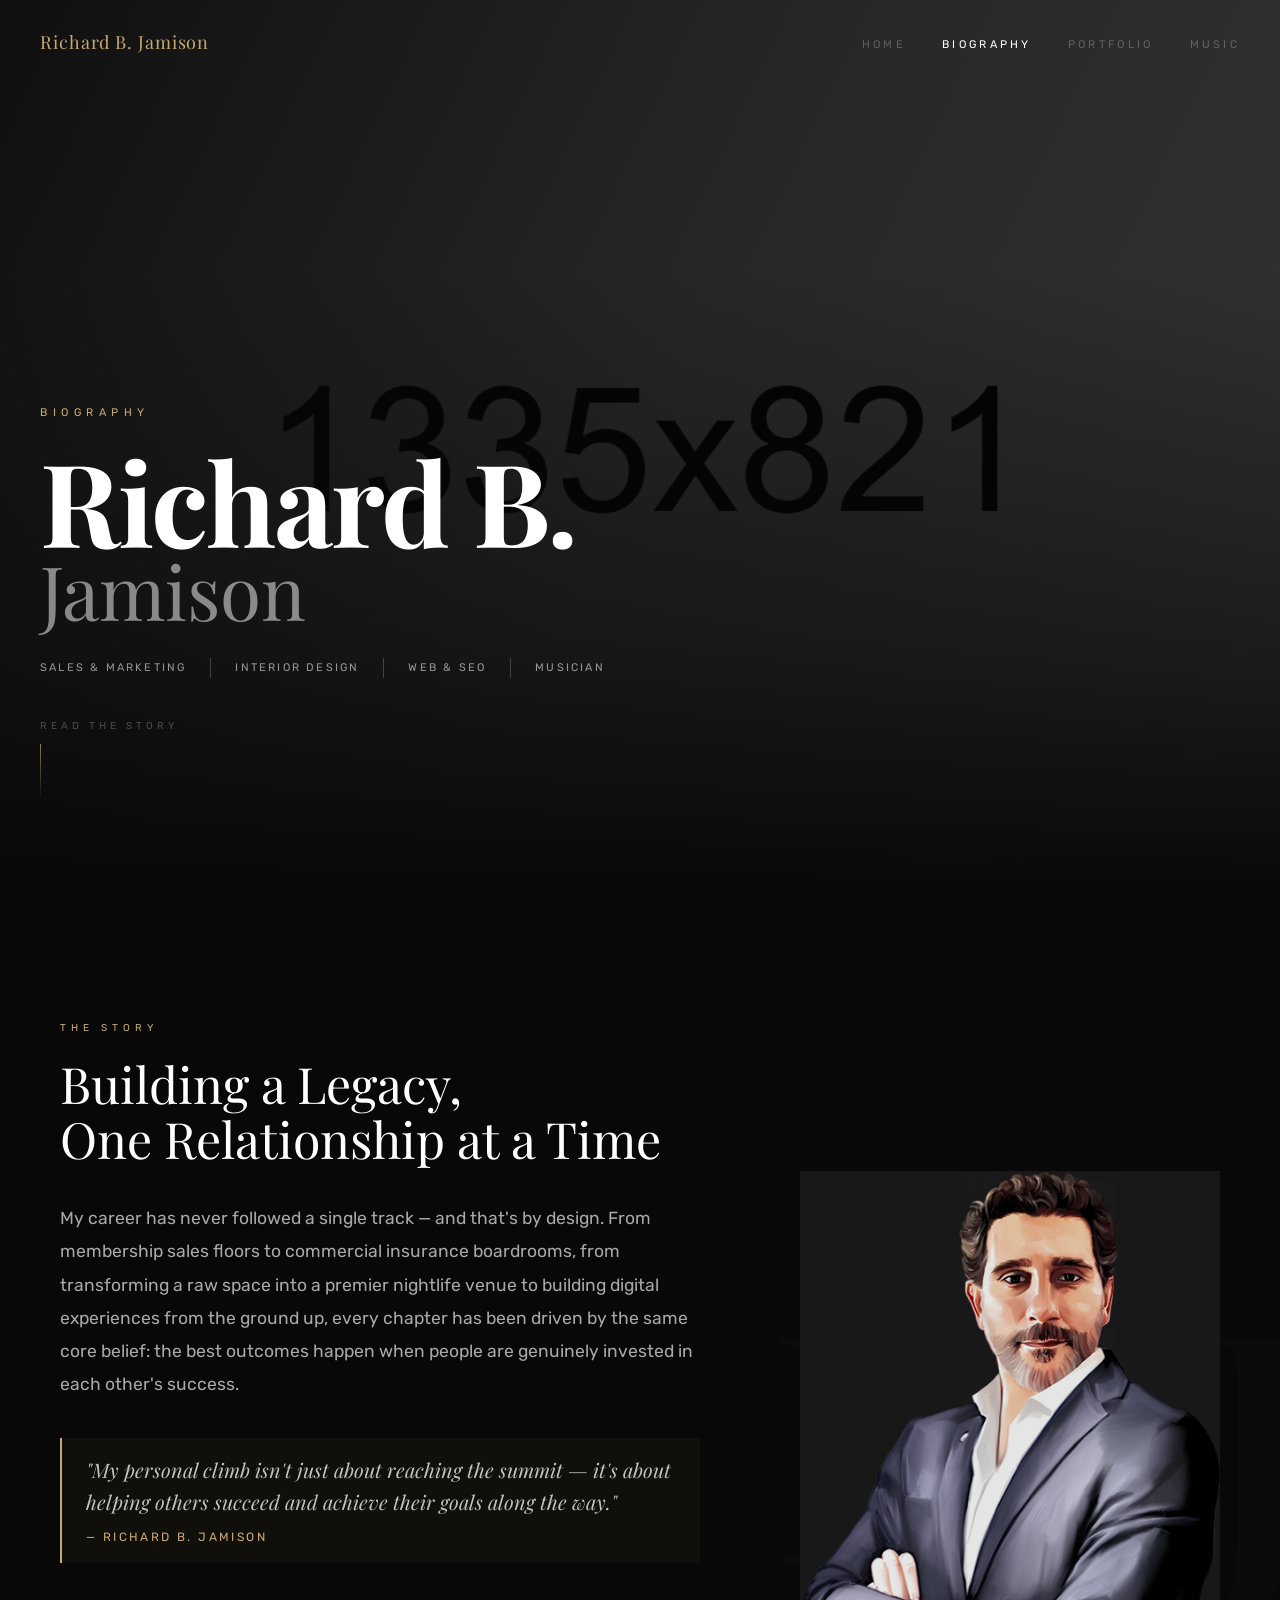
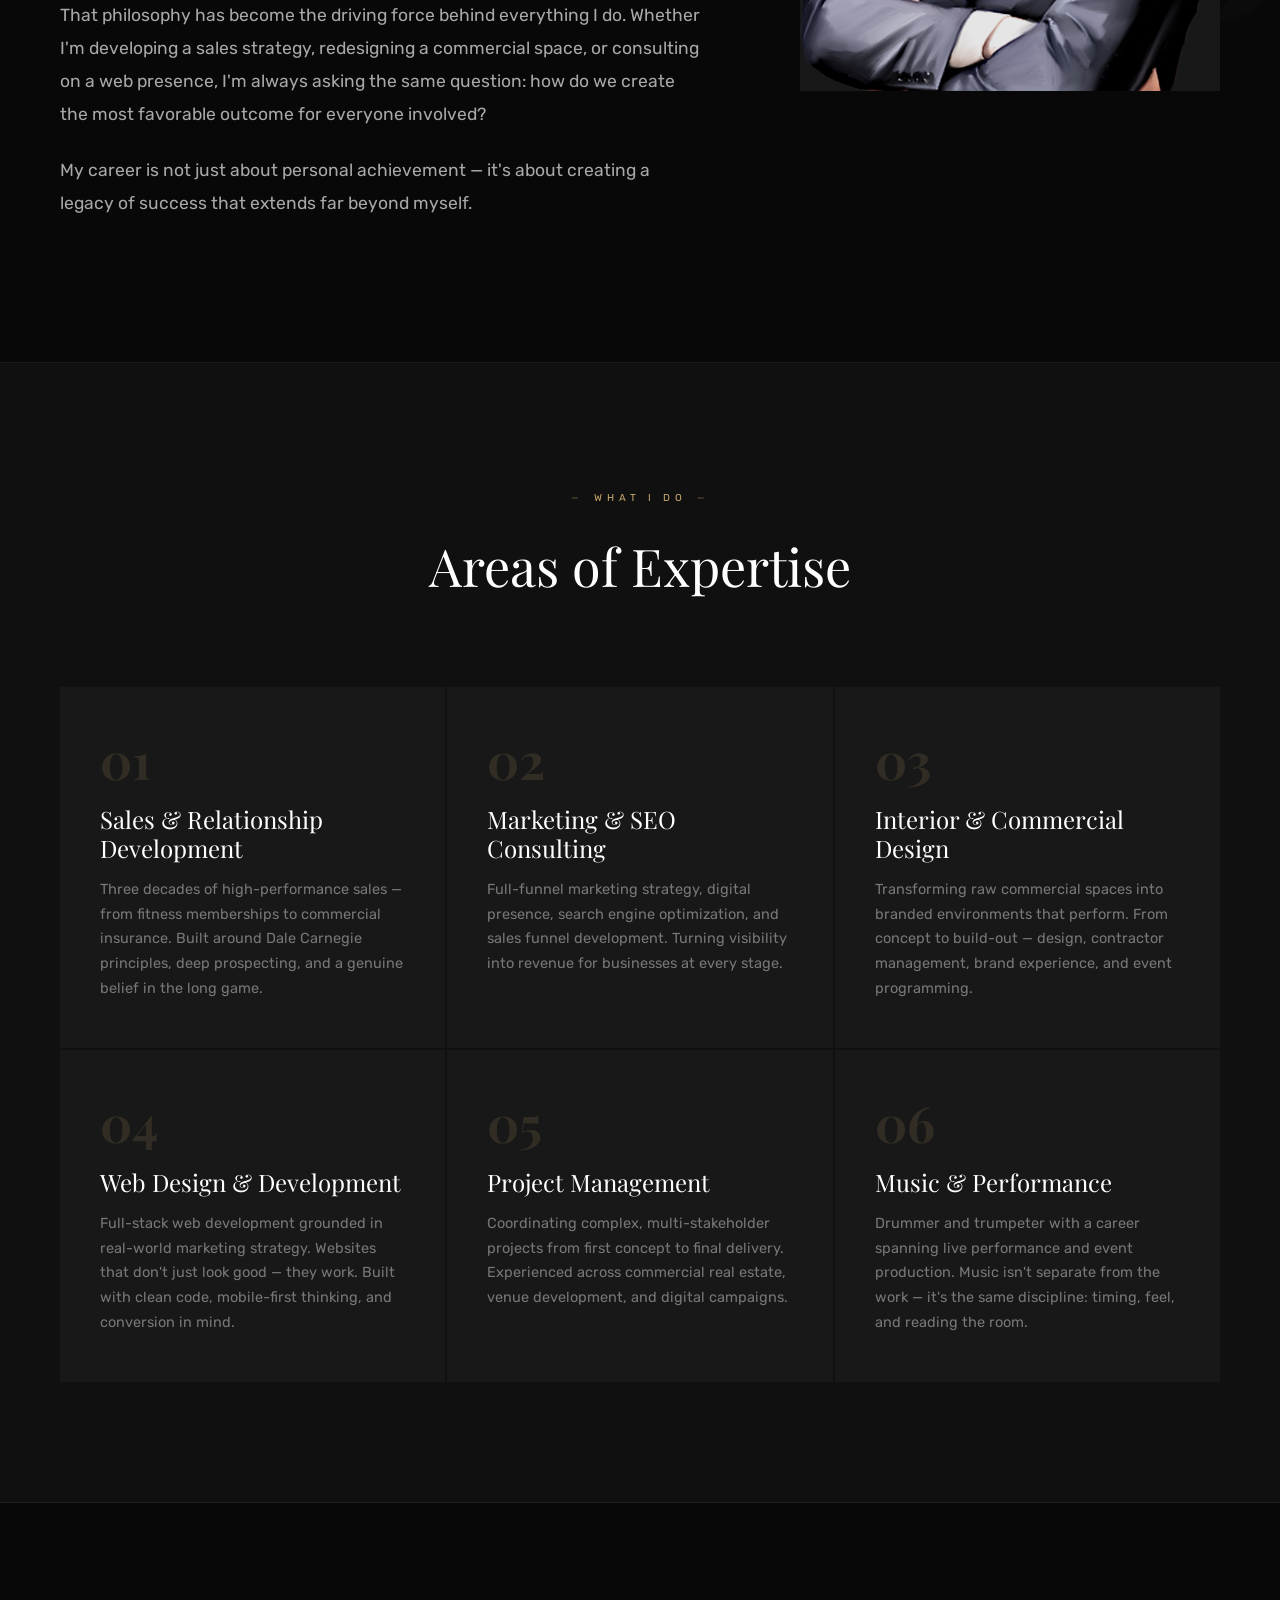
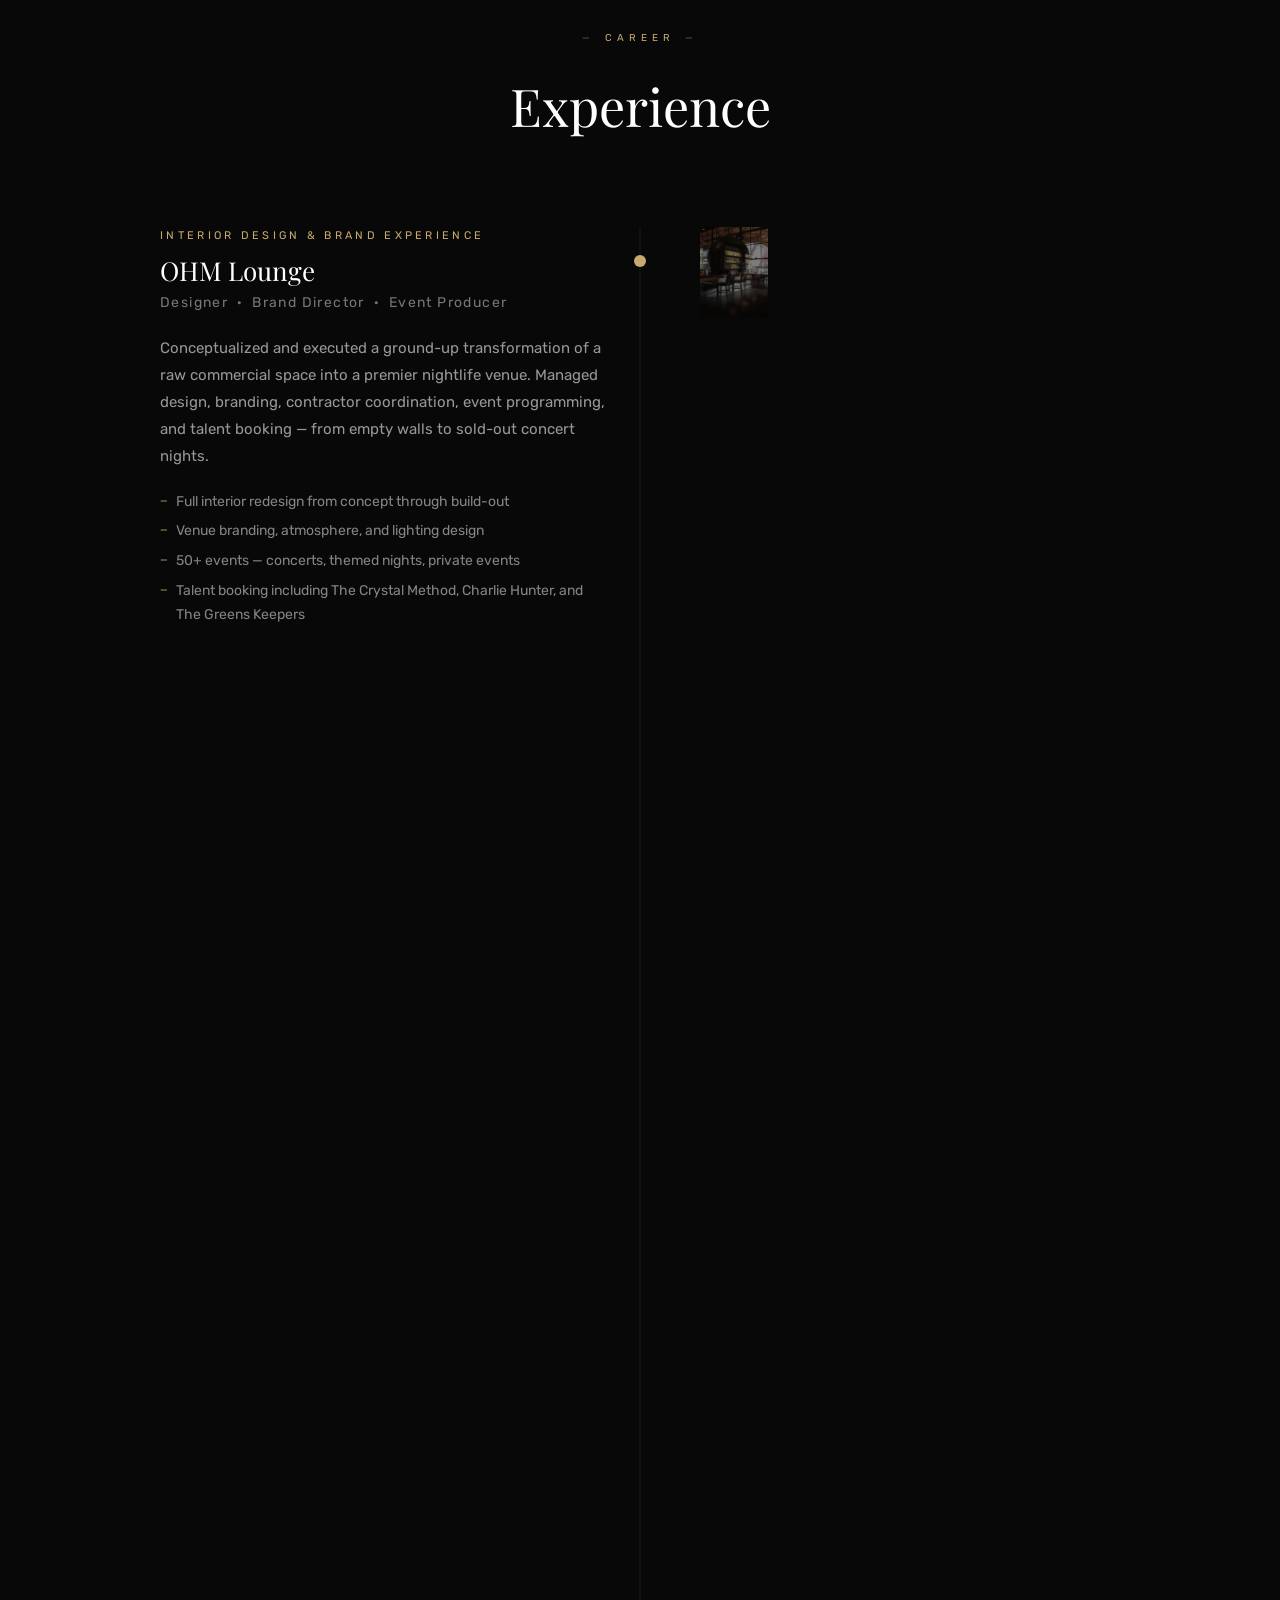
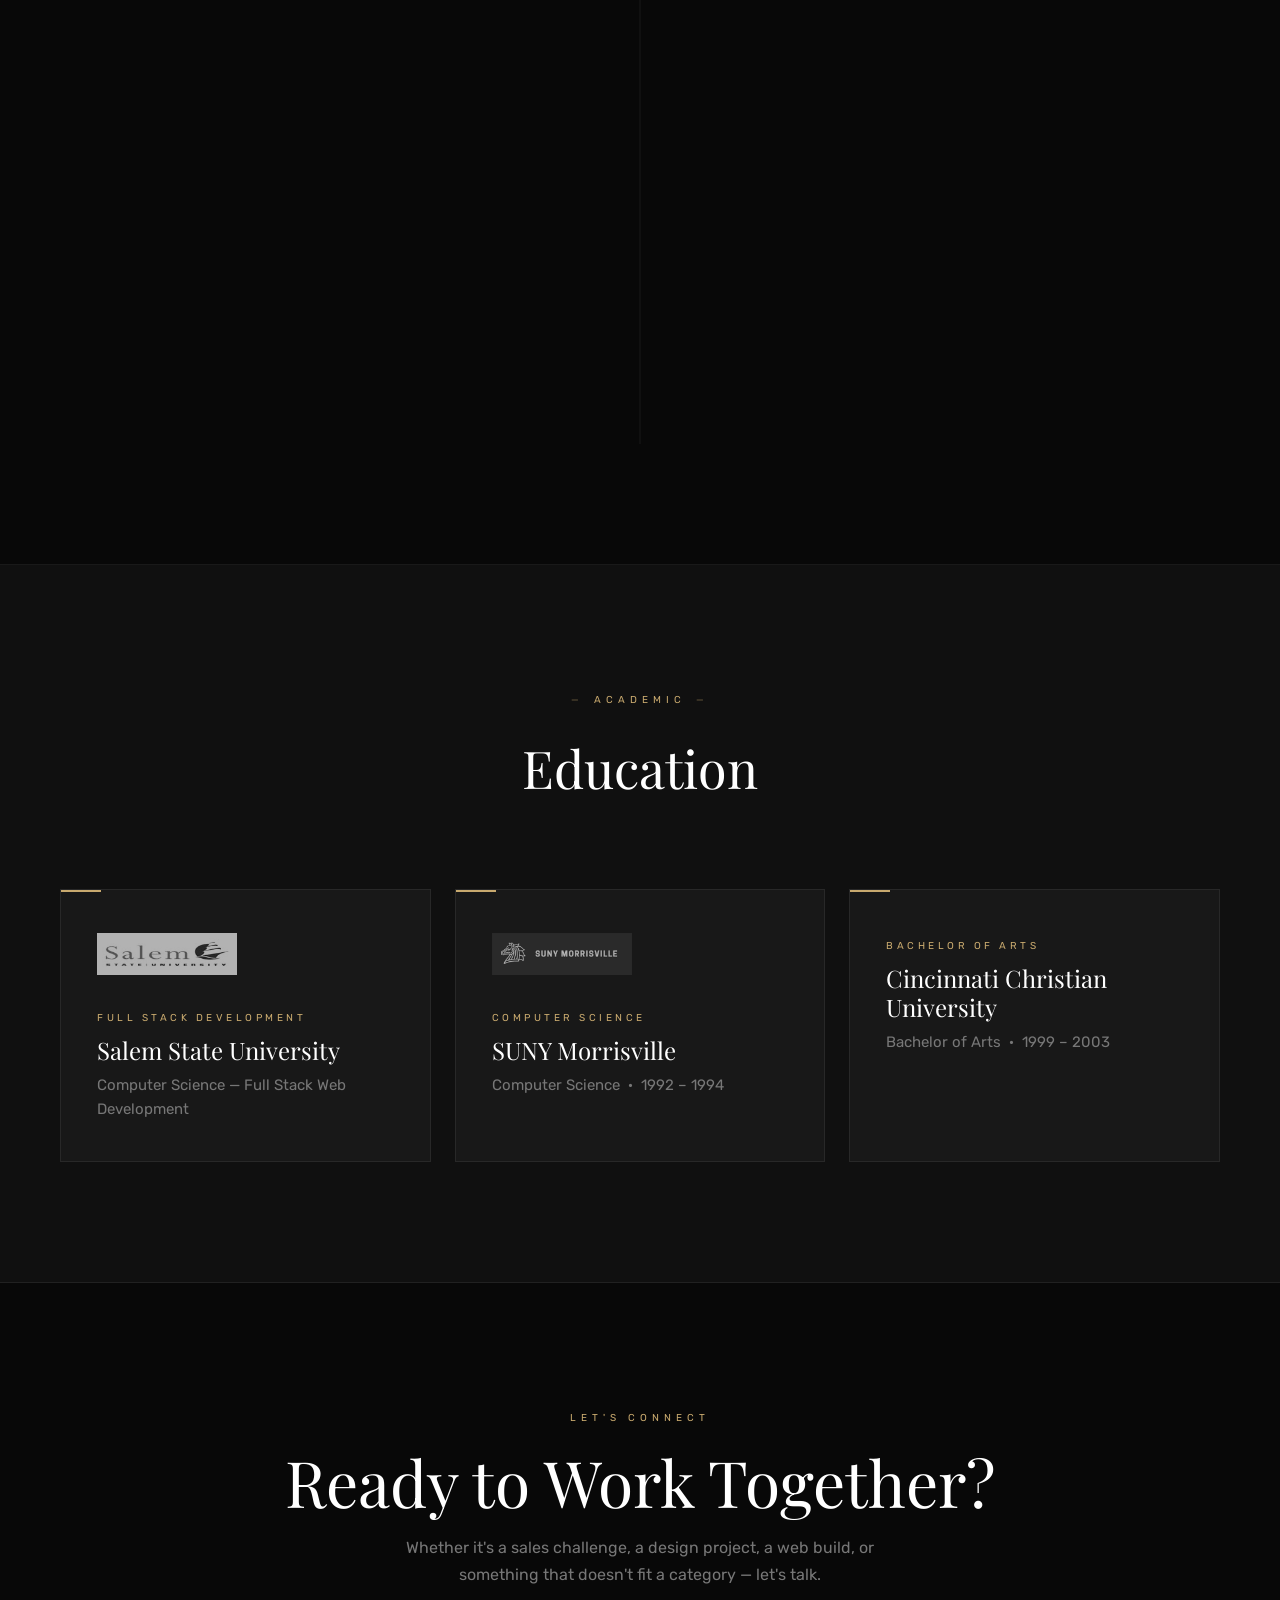
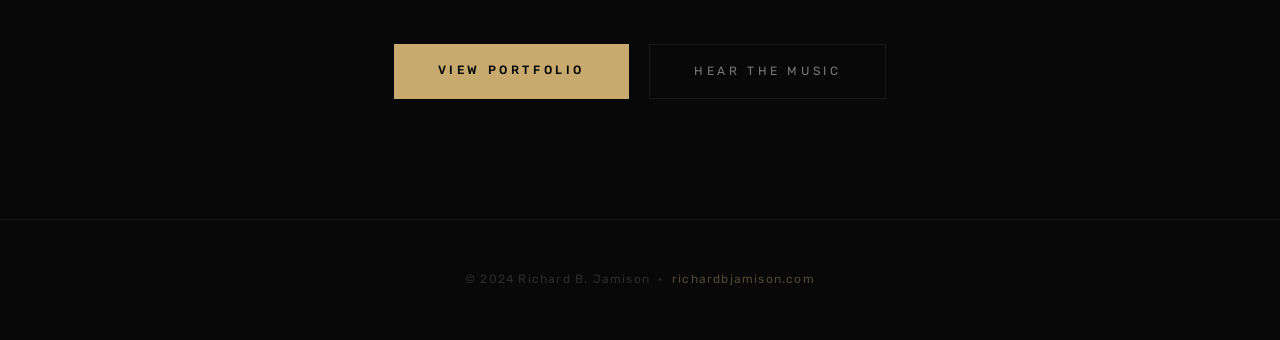
==== marketing.html @ 5f772df1 "rbjamisonnew — recovered redesigned pages, all assets, media excluded" ====
<!DOCTYPE html>
<html lang="en">
<head>
  <meta charset="UTF-8">
  <meta name="viewport" content="width=device-width, initial-scale=1.0">
  <meta name="description" content="Biography of Richard B. Jamison — Sales, Marketing, Design & Project Management Professional">
  <meta name="author" content="Richard B. Jamison">
  <title>Biography — Richard B. Jamison</title>

  <link rel="preconnect" href="https://fonts.googleapis.com">
  <link rel="preconnect" href="https://fonts.gstatic.com" crossorigin>
  <link href="https://fonts.googleapis.com/css2?family=Playfair+Display:ital,wght@0,400;0,700;1,400&family=Rubik:wght@300;400;500&display=swap" rel="stylesheet">
  <link rel="stylesheet" href="css/bio.css">
  <link rel="icon" href="img/ico/favicon.ico">
</head>
<body>

  <!-- ======== NAV ======== -->
  <nav class="site-nav" id="nav">
    <span class="nav-logo">Richard B. Jamison</span>
    <ul class="nav-links">
      <li><a href="index.html">Home</a></li>
      <li><a href="marketing.html" class="active">Biography</a></li>
      <li><a href="rbj-portfolio.html">Portfolio</a></li>
      <li><a href="music.html">Music</a></li>
    </ul>
  </nav>

  <!-- ======== HERO ======== -->
  <section class="hero">
    <div class="hero-bg" style="background-image: url('img/bg/banner.jpg');"></div>
    <div class="hero-overlay"></div>
    <div class="hero-content">
      <p class="hero-eyebrow">Biography</p>
      <h1 class="hero-name">
        Richard B.
        <span>Jamison</span>
      </h1>
      <div class="hero-role">
        <span class="role-pill">Sales &amp; Marketing</span>
        <span class="role-pill">Interior Design</span>
        <span class="role-pill">Web &amp; SEO</span>
        <span class="role-pill">Musician</span>
      </div>
      <div class="hero-scroll-cue">
        <span>Read the story</span>
        <div class="scroll-line"></div>
      </div>
    </div>
  </section>

  <!-- ======== STORY ======== -->
  <section class="story" id="about">
    <div class="container">
      <div class="story-grid">

        <div class="story-text reveal">
          <span class="story-label">The Story</span>
          <h2 class="story-heading">Building a Legacy,<br>One Relationship at a Time</h2>

          <p class="story-body">
            My career has never followed a single track — and that's by design. From
            membership sales floors to commercial insurance boardrooms, from
            transforming a raw space into a premier nightlife venue to building
            digital experiences from the ground up, every chapter has been driven
            by the same core belief: the best outcomes happen when people are
            genuinely invested in each other's success.
          </p>

          <div class="story-quote">
            <p>"My personal climb isn't just about reaching the summit — it's about
            helping others succeed and achieve their goals along the way."</p>
            <cite>— Richard B. Jamison</cite>
          </div>

          <p class="story-body">
            That philosophy has become the driving force behind everything I do.
            Whether I'm developing a sales strategy, redesigning a commercial
            space, or consulting on a web presence, I'm always asking the same
            question: how do we create the most favorable outcome for everyone
            involved?
          </p>
          <p class="story-body">
            My career is not just about personal achievement — it's about creating
            a legacy of success that extends far beyond myself.
          </p>
        </div>

        <div class="story-portrait reveal reveal-delay-2">
          <div class="portrait-frame">
            <img src="img/bg/banner-bg.png" alt="Richard B. Jamison">
          </div>
        </div>

      </div>
    </div>
  </section>

  <!-- ======== EXPERTISE ======== -->
  <section class="expertise" id="expertise">
    <div class="container">
      <div class="section-header reveal">
        <span class="section-tag">What I Do</span>
        <h2 class="section-heading">Areas of Expertise</h2>
      </div>
      <div class="expertise-grid">

        <div class="expertise-item reveal">
          <span class="expertise-num">01</span>
          <h3 class="expertise-title">Sales &amp; Relationship Development</h3>
          <p class="expertise-desc">Three decades of high-performance sales — from fitness memberships to commercial insurance. Built around Dale Carnegie principles, deep prospecting, and a genuine belief in the long game.</p>
        </div>

        <div class="expertise-item reveal reveal-delay-1">
          <span class="expertise-num">02</span>
          <h3 class="expertise-title">Marketing &amp; SEO Consulting</h3>
          <p class="expertise-desc">Full-funnel marketing strategy, digital presence, search engine optimization, and sales funnel development. Turning visibility into revenue for businesses at every stage.</p>
        </div>

        <div class="expertise-item reveal reveal-delay-2">
          <span class="expertise-num">03</span>
          <h3 class="expertise-title">Interior &amp; Commercial Design</h3>
          <p class="expertise-desc">Transforming raw commercial spaces into branded environments that perform. From concept to build-out — design, contractor management, brand experience, and event programming.</p>
        </div>

        <div class="expertise-item reveal">
          <span class="expertise-num">04</span>
          <h3 class="expertise-title">Web Design &amp; Development</h3>
          <p class="expertise-desc">Full-stack web development grounded in real-world marketing strategy. Websites that don't just look good — they work. Built with clean code, mobile-first thinking, and conversion in mind.</p>
        </div>

        <div class="expertise-item reveal reveal-delay-1">
          <span class="expertise-num">05</span>
          <h3 class="expertise-title">Project Management</h3>
          <p class="expertise-desc">Coordinating complex, multi-stakeholder projects from first concept to final delivery. Experienced across commercial real estate, venue development, and digital campaigns.</p>
        </div>

        <div class="expertise-item reveal reveal-delay-2">
          <span class="expertise-num">06</span>
          <h3 class="expertise-title">Music &amp; Performance</h3>
          <p class="expertise-desc">Drummer and trumpeter with a career spanning live performance and event production. Music isn't separate from the work — it's the same discipline: timing, feel, and reading the room.</p>
        </div>

      </div>
    </div>
  </section>

  <!-- ======== EXPERIENCE ======== -->
  <section class="experience" id="experience">
    <div class="container">
      <div class="section-header reveal">
        <span class="section-tag">Career</span>
        <h2 class="section-heading">Experience</h2>
      </div>

      <div class="timeline">

        <!-- OHM Lounge -->
        <div class="timeline-item reveal">
          <div class="timeline-content">
            <span class="timeline-dates">Interior Design &amp; Brand Experience</span>
            <h3 class="timeline-role">OHM Lounge</h3>
            <p class="timeline-company">Designer &nbsp;·&nbsp; Brand Director &nbsp;·&nbsp; Event Producer</p>
            <p class="timeline-body">
              Conceptualized and executed a ground-up transformation of a raw commercial
              space into a premier nightlife venue. Managed design, branding, contractor
              coordination, event programming, and talent booking — from empty walls to
              sold-out concert nights.
            </p>
            <ul class="timeline-bullets">
              <li>Full interior redesign from concept through build-out</li>
              <li>Venue branding, atmosphere, and lighting design</li>
              <li>50+ events — concerts, themed nights, private events</li>
              <li>Talent booking including The Crystal Method, Charlie Hunter, and The Greens Keepers</li>
            </ul>
          </div>
          <div class="timeline-visual">
            <img src="img/rbj-img/OHM After 000.jpg" alt="OHM Lounge" class="company-logo" style="max-height: 9rem; max-width: 22rem; object-fit: cover; filter: grayscale(30%) brightness(0.8);">
          </div>
        </div>

        <!-- Church Mutual -->
        <div class="timeline-item reveal">
          <div class="timeline-content">
            <span class="timeline-dates">1998 – 2001</span>
            <h3 class="timeline-role">Commercial Agent</h3>
            <p class="timeline-company">Church Mutual Insurance Co. &nbsp;·&nbsp; New York, NY</p>
            <p class="timeline-body">
              AM Best A-rated premier provider of insurance services to the religious sector.
              Built and managed a commercial territory across New York, developing relationships
              with churches, synagogues, and religious institutions of all sizes.
            </p>
            <ul class="timeline-bullets">
              <li>Prospected every church, yeshiva, and temple in assigned territory</li>
              <li>Prepared comprehensive commercial insurance quotes — Property, Liability, D&O</li>
              <li>Met with boards of trustees, Rabbis, and Prevostes to propose coverage</li>
              <li>Maintained full client relationships through annual renewals</li>
            </ul>
          </div>
          <div class="timeline-visual">
            <img src="img/exprience/Church Mutual .jpg" alt="Church Mutual Insurance" class="company-logo">
          </div>
        </div>

        <!-- Bally Total Fitness -->
        <div class="timeline-item reveal">
          <div class="timeline-content">
            <span class="timeline-dates">1995 – 1998</span>
            <h3 class="timeline-role">Sales Associate → Sales Manager → GM</h3>
            <p class="timeline-company">Bally Total Fitness &nbsp;·&nbsp; Syracuse, Rochester, Albany &amp; Rensselaer, NY</p>
            <p class="timeline-body">
              Hired as a membership sales associate and promoted rapidly through the organization.
              Completed intensive Dale Carnegie-based sales training, developed a top-performing
              book of business, and stepped into management within four months.
            </p>
            <ul class="timeline-bullets">
              <li>Promoted to Sales Manager within four months of hire</li>
              <li>Trained in Dale Carnegie sales methodology — three-year contractual memberships</li>
              <li>Mentored by senior management; introduced to Ziglar, Hopkins, and Carnegie literature</li>
              <li>Progressed from Sales Associate through General Manager and Consultant roles</li>
            </ul>
          </div>
          <div class="timeline-visual">
            <img src="img/exprience/Bally fitness .gif" alt="Bally Total Fitness" class="company-logo">
          </div>
        </div>

        <!-- Real Estate -->
        <div class="timeline-item reveal">
          <div class="timeline-content">
            <span class="timeline-dates">Commercial Real Estate</span>
            <h3 class="timeline-role">Property Development &amp; Investment</h3>
            <p class="timeline-company">Independent &nbsp;·&nbsp; Multi-Market</p>
            <p class="timeline-body">
              Built and managed a commercial real estate portfolio, handling acquisition,
              redevelopment, financing, and disposition across multiple properties.
            </p>
            <ul class="timeline-bullets">
              <li>Grew portfolio from one multi-unit property to a diversified holding</li>
              <li>Negotiated profitable sales and purchase financing</li>
              <li>Outlined redevelopment timelines, secured contractors for capital improvements</li>
              <li>Brokered multi-property commercial package deals</li>
            </ul>
          </div>
          <div class="timeline-visual"></div>
        </div>

      </div>
    </div>
  </section>

  <!-- ======== EDUCATION ======== -->
  <section class="education" id="education">
    <div class="container">
      <div class="section-header reveal">
        <span class="section-tag">Academic</span>
        <h2 class="section-heading">Education</h2>
      </div>
      <div class="education-grid">

        <div class="edu-card reveal">
          <img src="img/education/ssuniv.jpg" alt="Salem State University" class="edu-logo">
          <span class="edu-degree">Full Stack Development</span>
          <h3 class="edu-school">Salem State University</h3>
          <p class="edu-field">Computer Science — Full Stack Web Development</p>
        </div>

        <div class="edu-card reveal reveal-delay-1">
          <img src="img/education/moville.png" alt="SUNY Morrisville" class="edu-logo">
          <span class="edu-degree">Computer Science</span>
          <h3 class="edu-school">SUNY Morrisville</h3>
          <p class="edu-field">Computer Science &nbsp;·&nbsp; 1992 – 1994</p>
        </div>

        <div class="edu-card reveal reveal-delay-2">
          <span class="edu-degree" style="margin-top: 0.8rem;">Bachelor of Arts</span>
          <h3 class="edu-school" style="margin-top: 0.8rem;">Cincinnati Christian University</h3>
          <p class="edu-field">Bachelor of Arts &nbsp;·&nbsp; 1999 – 2003</p>
        </div>

      </div>
    </div>
  </section>

  <!-- ======== CTA ======== -->
  <section class="contact-cta" id="contact">
    <div class="container">
      <span class="cta-label reveal">Let's Connect</span>
      <h2 class="cta-heading reveal">Ready to Work Together?</h2>
      <p class="cta-sub reveal">Whether it's a sales challenge, a design project, a web build, or something that doesn't fit a category — let's talk.</p>
      <div class="cta-buttons reveal">
        <a href="rbj-portfolio.html" class="btn-primary">View Portfolio</a>
        <a href="music.html" class="btn-outline">Hear the Music</a>
      </div>
    </div>
  </section>

  <!-- ======== FOOTER ======== -->
  <footer class="site-footer">
    <div class="container">
      <p class="footer-copy">
        &copy; 2024 Richard B. Jamison &nbsp;·&nbsp;
        <a href="index.html">richardbjamison.com</a>
      </p>
    </div>
  </footer>

  <!-- ======== SCRIPTS ======== -->
  <script>
    // Nav scroll
    const nav = document.getElementById('nav');
    window.addEventListener('scroll', () => {
      nav.classList.toggle('scrolled', window.scrollY > 80);
    });

    // Scroll reveal
    const reveals = document.querySelectorAll('.reveal');
    const observer = new IntersectionObserver((entries) => {
      entries.forEach(e => {
        if (e.isIntersecting) {
          e.target.classList.add('visible');
          observer.unobserve(e.target);
        }
      });
    }, { threshold: 0.08 });
    reveals.forEach(el => observer.observe(el));
  </script>

</body>
</html>
---- css/bio.css ----
/* ============================================
   RICHARD B. JAMISON — Biography Page
   Matches OHM Lounge design language
   ============================================ */

*, ::before, ::after { margin: 0; padding: 0; box-sizing: border-box; }
html { font-size: 62.5%; scroll-behavior: smooth; }
body {
  font-family: 'Rubik', sans-serif;
  background: #080808;
  color: #fff;
  font-size: 1.6rem;
  line-height: 1.6;
  overflow-x: hidden;
}
img { display: block; max-width: 100%; }
a { text-decoration: none; color: inherit; }
button { font-family: inherit; }

:root {
  --gold: #c8a96e;
  --gold-light: #e2c98a;
  --dark: #080808;
  --dark-2: #101010;
  --dark-3: #181818;
  --dark-4: #222;
  --text-muted: #777;
  --border: rgba(255,255,255,0.07);
}

.container {
  max-width: 124rem;
  margin: 0 auto;
  padding: 0 4rem;
}

/* ============ NAV ============ */
.site-nav {
  position: fixed;
  top: 0; left: 0; right: 0;
  z-index: 200;
  padding: 2.8rem 4rem;
  display: flex;
  justify-content: space-between;
  align-items: center;
  transition: all 0.4s ease;
}
.site-nav.scrolled {
  padding: 1.6rem 4rem;
  background: rgba(8,8,8,0.96);
  backdrop-filter: blur(12px);
  border-bottom: 1px solid var(--border);
}
.nav-logo {
  font-family: 'Playfair Display', serif;
  font-size: 1.8rem;
  color: var(--gold);
  letter-spacing: 0.05em;
}
.nav-links {
  display: flex;
  gap: 3.6rem;
  list-style: none;
  align-items: center;
}
.nav-links a {
  font-size: 1.1rem;
  letter-spacing: 0.3em;
  text-transform: uppercase;
  color: rgba(255,255,255,0.25);
  transition: color 0.3s;
}
.nav-links a:hover { color: var(--gold); }
.nav-links a.active { color: #fff; }

/* ============ HERO ============ */
.hero {
  position: relative;
  height: 100vh;
  min-height: 72rem;
  display: flex;
  align-items: flex-end;
  justify-content: flex-start;
  overflow: hidden;
}
.hero-bg {
  position: absolute; inset: 0;
  background-size: cover;
  background-position: center top;
  filter: brightness(0.32);
  transform: scale(1.04);
  transition: transform 10s ease;
}
.hero:hover .hero-bg { transform: scale(1.0); }
.hero-overlay {
  position: absolute; inset: 0;
  background: linear-gradient(
    115deg,
    rgba(8,8,8,0.85) 0%,
    rgba(8,8,8,0.4) 50%,
    rgba(8,8,8,0.15) 100%
  ),
  linear-gradient(
    to top,
    rgba(8,8,8,1) 0%,
    rgba(8,8,8,0.5) 30%,
    transparent 70%
  );
}
.hero-content {
  position: relative;
  z-index: 2;
  padding: 0 4rem 10rem;
  max-width: 90rem;
}
.hero-eyebrow {
  font-size: 1.1rem;
  letter-spacing: 0.5em;
  text-transform: uppercase;
  color: var(--gold);
  margin-bottom: 2.4rem;
  opacity: 0;
  animation: fadeUp 1s 0.4s forwards;
}
.hero-name {
  font-family: 'Playfair Display', serif;
  font-size: clamp(5.5rem, 9vw, 12rem);
  font-weight: 700;
  line-height: 0.95;
  letter-spacing: -0.02em;
  margin-bottom: 3.2rem;
  opacity: 0;
  animation: fadeUp 1s 0.6s forwards;
}
.hero-name span {
  display: block;
  color: rgba(255,255,255,0.5);
  font-weight: 400;
  font-size: 0.65em;
  letter-spacing: 0;
}
.hero-role {
  display: flex;
  flex-wrap: wrap;
  gap: 0;
  margin-bottom: 4rem;
  opacity: 0;
  animation: fadeUp 1s 0.85s forwards;
}
.role-pill {
  font-size: 1.1rem;
  letter-spacing: 0.2em;
  text-transform: uppercase;
  color: rgba(255,255,255,0.55);
  padding-right: 2.4rem;
  margin-right: 2.4rem;
  border-right: 1px solid rgba(255,255,255,0.2);
  line-height: 1.8;
}
.role-pill:last-child {
  border-right: none;
  padding-right: 0;
  margin-right: 0;
}
.hero-scroll-cue {
  display: flex;
  flex-direction: column;
  align-items: flex-start;
  gap: 1rem;
  opacity: 0;
  animation: fadeUp 1s 1.2s forwards;
}
.hero-scroll-cue span {
  font-size: 1rem;
  letter-spacing: 0.4em;
  text-transform: uppercase;
  color: rgba(255,255,255,0.25);
}
.scroll-line {
  width: 1px;
  height: 5.6rem;
  background: linear-gradient(to bottom, rgba(200,169,110,0.7), transparent);
  animation: scrollPulse 2.2s ease-in-out infinite;
}
@keyframes scrollPulse {
  0%, 100% { opacity: 0.5; }
  50% { opacity: 1; }
}
@keyframes fadeUp {
  from { opacity: 0; transform: translateY(2.8rem); }
  to { opacity: 1; transform: translateY(0); }
}

/* ============ STORY ============ */
.story {
  padding: 12rem 0;
  border-bottom: 1px solid var(--border);
  position: relative;
  overflow: hidden;
}
.story::before {
  content: 'RBJ';
  position: absolute;
  top: 50%;
  right: -4rem;
  transform: translateY(-50%);
  font-family: 'Playfair Display', serif;
  font-size: 32rem;
  font-weight: 700;
  color: rgba(255,255,255,0.013);
  pointer-events: none;
  line-height: 1;
}
.story-grid {
  display: grid;
  grid-template-columns: 1fr 42rem;
  gap: 10rem;
  align-items: center;
}
.story-label {
  font-size: 1rem;
  letter-spacing: 0.5em;
  text-transform: uppercase;
  color: var(--gold);
  display: block;
  margin-bottom: 2rem;
}
.story-heading {
  font-family: 'Playfair Display', serif;
  font-size: 5rem;
  font-weight: 400;
  line-height: 1.1;
  margin-bottom: 3.6rem;
}
.story-body {
  font-size: 1.75rem;
  line-height: 1.9;
  color: rgba(255,255,255,0.65);
  margin-bottom: 2.2rem;
}
.story-quote {
  border-left: 2px solid var(--gold);
  padding: 1.6rem 2.4rem;
  margin: 3.6rem 0;
  background: rgba(200,169,110,0.04);
}
.story-quote p {
  font-family: 'Playfair Display', serif;
  font-size: 2rem;
  font-style: italic;
  color: rgba(255,255,255,0.75);
  line-height: 1.6;
}
.story-quote cite {
  display: block;
  margin-top: 1rem;
  font-size: 1.2rem;
  letter-spacing: 0.2em;
  text-transform: uppercase;
  color: var(--gold);
  font-style: normal;
}
.story-portrait {
  position: relative;
}
.portrait-frame {
  position: relative;
  overflow: hidden;
  background: var(--dark-3);
}
.portrait-frame::before {
  content: '';
  position: absolute;
  top: -2px; right: -2px;
  width: 40%;
  height: 40%;
  border-top: 2px solid var(--gold);
  border-right: 2px solid var(--gold);
  z-index: 1;
}
.portrait-frame::after {
  content: '';
  position: absolute;
  bottom: -2px; left: -2px;
  width: 40%;
  height: 40%;
  border-bottom: 2px solid var(--gold);
  border-left: 2px solid var(--gold);
  z-index: 1;
}
.portrait-frame img {
  width: 100%;
  height: 52rem;
  object-fit: cover;
  object-position: top center;
  display: block;
  filter: grayscale(20%) brightness(0.9);
  transition: filter 0.5s;
}
.portrait-frame:hover img {
  filter: grayscale(0%) brightness(1);
}

/* ============ EXPERTISE ============ */
.expertise {
  padding: 12rem 0;
  border-bottom: 1px solid var(--border);
  background: var(--dark-2);
}
.section-header {
  text-align: center;
  margin-bottom: 8rem;
}
.section-tag {
  display: inline-block;
  font-size: 1rem;
  letter-spacing: 0.5em;
  text-transform: uppercase;
  color: var(--gold);
  margin-bottom: 1.8rem;
}
.section-tag::before, .section-tag::after {
  content: '—';
  margin: 0 1rem;
  opacity: 0.5;
}
.section-heading {
  font-family: 'Playfair Display', serif;
  font-size: 5.2rem;
  font-weight: 400;
}
.expertise-grid {
  display: grid;
  grid-template-columns: repeat(3, 1fr);
  gap: 2px;
}
.expertise-item {
  padding: 4.8rem 4rem;
  background: var(--dark-3);
  position: relative;
  overflow: hidden;
  transition: background 0.3s;
}
.expertise-item:hover { background: var(--dark-4); }
.expertise-item::after {
  content: '';
  position: absolute;
  bottom: 0; left: 0;
  width: 0;
  height: 2px;
  background: var(--gold);
  transition: width 0.5s ease;
}
.expertise-item:hover::after { width: 100%; }
.expertise-num {
  font-family: 'Playfair Display', serif;
  font-size: 5rem;
  color: rgba(200,169,110,0.15);
  line-height: 1;
  display: block;
  margin-bottom: 2rem;
  font-weight: 700;
}
.expertise-title {
  font-family: 'Playfair Display', serif;
  font-size: 2.4rem;
  font-weight: 400;
  margin-bottom: 1.4rem;
  line-height: 1.2;
}
.expertise-desc {
  font-size: 1.45rem;
  color: var(--text-muted);
  line-height: 1.7;
}

/* ============ EXPERIENCE ============ */
.experience {
  padding: 12rem 0;
  border-bottom: 1px solid var(--border);
}
.timeline {
  position: relative;
  max-width: 96rem;
  margin: 0 auto;
}
.timeline::before {
  content: '';
  position: absolute;
  left: 50%;
  top: 0; bottom: 0;
  width: 1px;
  background: var(--border);
  transform: translateX(-50%);
}
.timeline-item {
  display: grid;
  grid-template-columns: 1fr 1fr;
  gap: 6rem;
  margin-bottom: 7rem;
  position: relative;
  align-items: start;
}
.timeline-item:last-child { margin-bottom: 0; }
.timeline-item::before {
  content: '';
  position: absolute;
  left: 50%;
  top: 2.8rem;
  width: 1.2rem;
  height: 1.2rem;
  background: var(--gold);
  border-radius: 50%;
  transform: translateX(-50%);
  z-index: 1;
}
.timeline-left { text-align: right; padding-right: 3rem; }
.timeline-right { padding-left: 3rem; }

/* Odd items: content on left, image on right */
.timeline-item:nth-child(odd) .timeline-content { order: 1; }
.timeline-item:nth-child(odd) .timeline-visual { order: 2; padding-left: 3rem; padding-right: 0; }

/* Even items: image on left, content on right */
.timeline-item:nth-child(even) .timeline-content { order: 2; }
.timeline-item:nth-child(even) .timeline-visual { order: 1; padding-right: 3rem; padding-left: 0; text-align: right; }

.timeline-content { padding: 0; }
.timeline-visual { display: flex; align-items: flex-start; }
.timeline-item:nth-child(even) .timeline-visual { justify-content: flex-end; }

.company-logo {
  max-height: 5.6rem;
  max-width: 18rem;
  width: auto;
  object-fit: contain;
  filter: grayscale(100%) brightness(0.8);
  opacity: 0.6;
  transition: all 0.3s;
}
.company-logo:hover {
  filter: grayscale(0%) brightness(1);
  opacity: 1;
}

.timeline-dates {
  font-size: 1.1rem;
  letter-spacing: 0.3em;
  text-transform: uppercase;
  color: var(--gold);
  margin-bottom: 1rem;
  display: block;
}
.timeline-role {
  font-family: 'Playfair Display', serif;
  font-size: 2.6rem;
  font-weight: 400;
  line-height: 1.2;
  margin-bottom: 0.6rem;
}
.timeline-company {
  font-size: 1.4rem;
  color: var(--text-muted);
  letter-spacing: 0.1em;
  margin-bottom: 2rem;
}
.timeline-body {
  font-size: 1.5rem;
  color: rgba(255,255,255,0.58);
  line-height: 1.8;
  margin-bottom: 2rem;
}
.timeline-bullets {
  list-style: none;
}
.timeline-bullets li {
  font-size: 1.4rem;
  color: rgba(255,255,255,0.5);
  line-height: 1.7;
  padding-left: 1.6rem;
  position: relative;
  margin-bottom: 0.6rem;
}
.timeline-bullets li::before {
  content: '—';
  position: absolute;
  left: 0;
  color: var(--gold);
  font-size: 1rem;
  top: 0.3rem;
}

/* ============ EDUCATION ============ */
.education {
  padding: 12rem 0;
  border-bottom: 1px solid var(--border);
  background: var(--dark-2);
}
.education-grid {
  display: grid;
  grid-template-columns: repeat(3, 1fr);
  gap: 2.4rem;
}
.edu-card {
  background: var(--dark-3);
  border: 1px solid var(--border);
  padding: 4rem 3.6rem;
  position: relative;
  overflow: hidden;
  transition: border-color 0.3s;
}
.edu-card:hover { border-color: rgba(200,169,110,0.3); }
.edu-card::before {
  content: '';
  position: absolute;
  top: 0; left: 0;
  width: 4rem;
  height: 2px;
  background: var(--gold);
  transition: width 0.5s ease;
}
.edu-card:hover::before { width: 100%; }
.edu-logo {
  height: 4.8rem;
  width: auto;
  max-width: 14rem;
  object-fit: contain;
  filter: grayscale(100%) brightness(0.7);
  margin-bottom: 3.2rem;
  transition: filter 0.3s;
}
.edu-card:hover .edu-logo {
  filter: grayscale(0%) brightness(1);
}
.edu-degree {
  font-size: 1rem;
  letter-spacing: 0.35em;
  text-transform: uppercase;
  color: var(--gold);
  margin-bottom: 1rem;
  display: block;
}
.edu-school {
  font-family: 'Playfair Display', serif;
  font-size: 2.4rem;
  font-weight: 400;
  margin-bottom: 0.8rem;
  line-height: 1.2;
}
.edu-field {
  font-size: 1.5rem;
  color: var(--text-muted);
}

/* ============ CONTACT CTA ============ */
.contact-cta {
  padding: 12rem 0;
  text-align: center;
}
.cta-label {
  display: inline-block;
  font-size: 1rem;
  letter-spacing: 0.5em;
  text-transform: uppercase;
  color: var(--gold);
  margin-bottom: 2.4rem;
}
.cta-heading {
  font-family: 'Playfair Display', serif;
  font-size: 6.4rem;
  font-weight: 400;
  line-height: 1;
  margin-bottom: 2rem;
}
.cta-sub {
  font-size: 1.6rem;
  color: var(--text-muted);
  margin-bottom: 5.6rem;
  max-width: 48rem;
  margin-left: auto;
  margin-right: auto;
  line-height: 1.7;
}
.cta-buttons {
  display: flex;
  gap: 2rem;
  justify-content: center;
  flex-wrap: wrap;
}
.btn-primary {
  display: inline-block;
  background: var(--gold);
  color: #000;
  font-size: 1.2rem;
  letter-spacing: 0.3em;
  text-transform: uppercase;
  font-weight: 500;
  padding: 1.7rem 4.4rem;
  transition: background 0.3s, color 0.3s;
}
.btn-primary:hover {
  background: var(--gold-light);
}
.btn-outline {
  display: inline-block;
  background: none;
  color: var(--text-muted);
  font-size: 1.2rem;
  letter-spacing: 0.3em;
  text-transform: uppercase;
  padding: 1.7rem 4.4rem;
  border: 1px solid var(--border);
  transition: all 0.3s;
}
.btn-outline:hover {
  color: var(--gold);
  border-color: rgba(200,169,110,0.5);
}

/* ============ FOOTER ============ */
.site-footer {
  padding: 5rem 0;
  border-top: 1px solid var(--border);
  text-align: center;
}
.footer-copy {
  font-size: 1.2rem;
  color: rgba(255,255,255,0.15);
  letter-spacing: 0.1em;
}
.footer-copy a {
  color: rgba(200,169,110,0.4);
  transition: color 0.3s;
}
.footer-copy a:hover { color: var(--gold); }

/* ============ SCROLL REVEAL ============ */
.reveal {
  opacity: 0;
  transform: translateY(3rem);
  transition: opacity 0.9s ease, transform 0.9s ease;
}
.reveal.visible {
  opacity: 1;
  transform: translateY(0);
}
.reveal-delay-1 { transition-delay: 0.12s; }
.reveal-delay-2 { transition-delay: 0.24s; }
.reveal-delay-3 { transition-delay: 0.36s; }

/* ============ RESPONSIVE ============ */
@media (max-width: 1024px) {
  .story-grid { grid-template-columns: 1fr; gap: 6rem; }
  .portrait-frame img { height: 40rem; }
  .expertise-grid { grid-template-columns: repeat(2, 1fr); }
  .timeline::before { display: none; }
  .timeline-item {
    grid-template-columns: 1fr;
    gap: 2.4rem;
  }
  .timeline-item::before { display: none; }
  .timeline-item .timeline-content,
  .timeline-item .timeline-visual { order: unset !important; }
  .timeline-left,
  .timeline-right,
  .timeline-visual,
  .timeline-item:nth-child(even) .timeline-visual {
    padding: 0;
    text-align: left;
    justify-content: flex-start;
  }
  .education-grid { grid-template-columns: repeat(2, 1fr); }
}
@media (max-width: 768px) {
  .container { padding: 0 2.4rem; }
  .hero-content { padding: 0 2.4rem 8rem; }
  .hero-name { font-size: clamp(5rem, 14vw, 9rem); }
  .expertise-grid { grid-template-columns: 1fr; }
  .education-grid { grid-template-columns: 1fr; }
  .section-heading { font-size: 4rem; }
  .cta-heading { font-size: 4.4rem; }
  .site-nav { padding: 1.6rem 2.4rem; }
  .site-nav.scrolled { padding: 1.2rem 2.4rem; }
  .nav-links { gap: 2rem; }
  .story-heading { font-size: 3.8rem; }
}
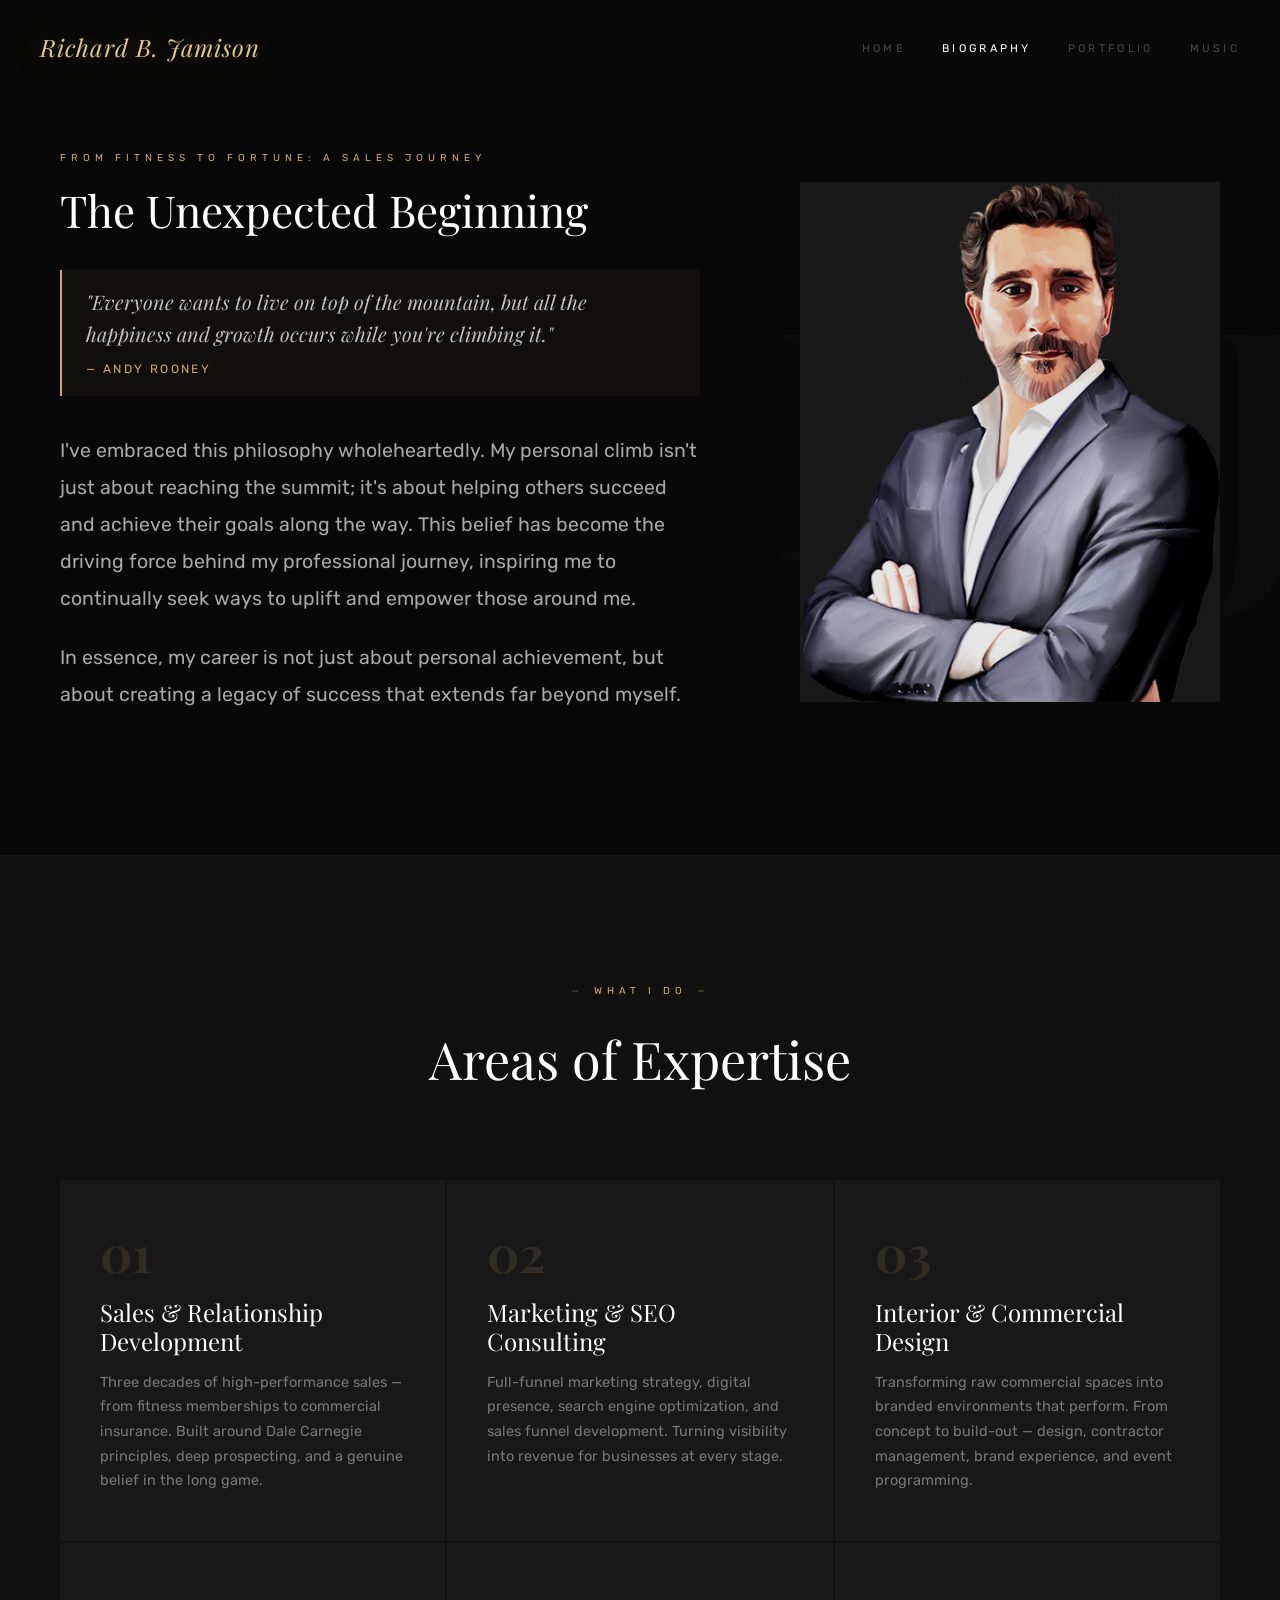
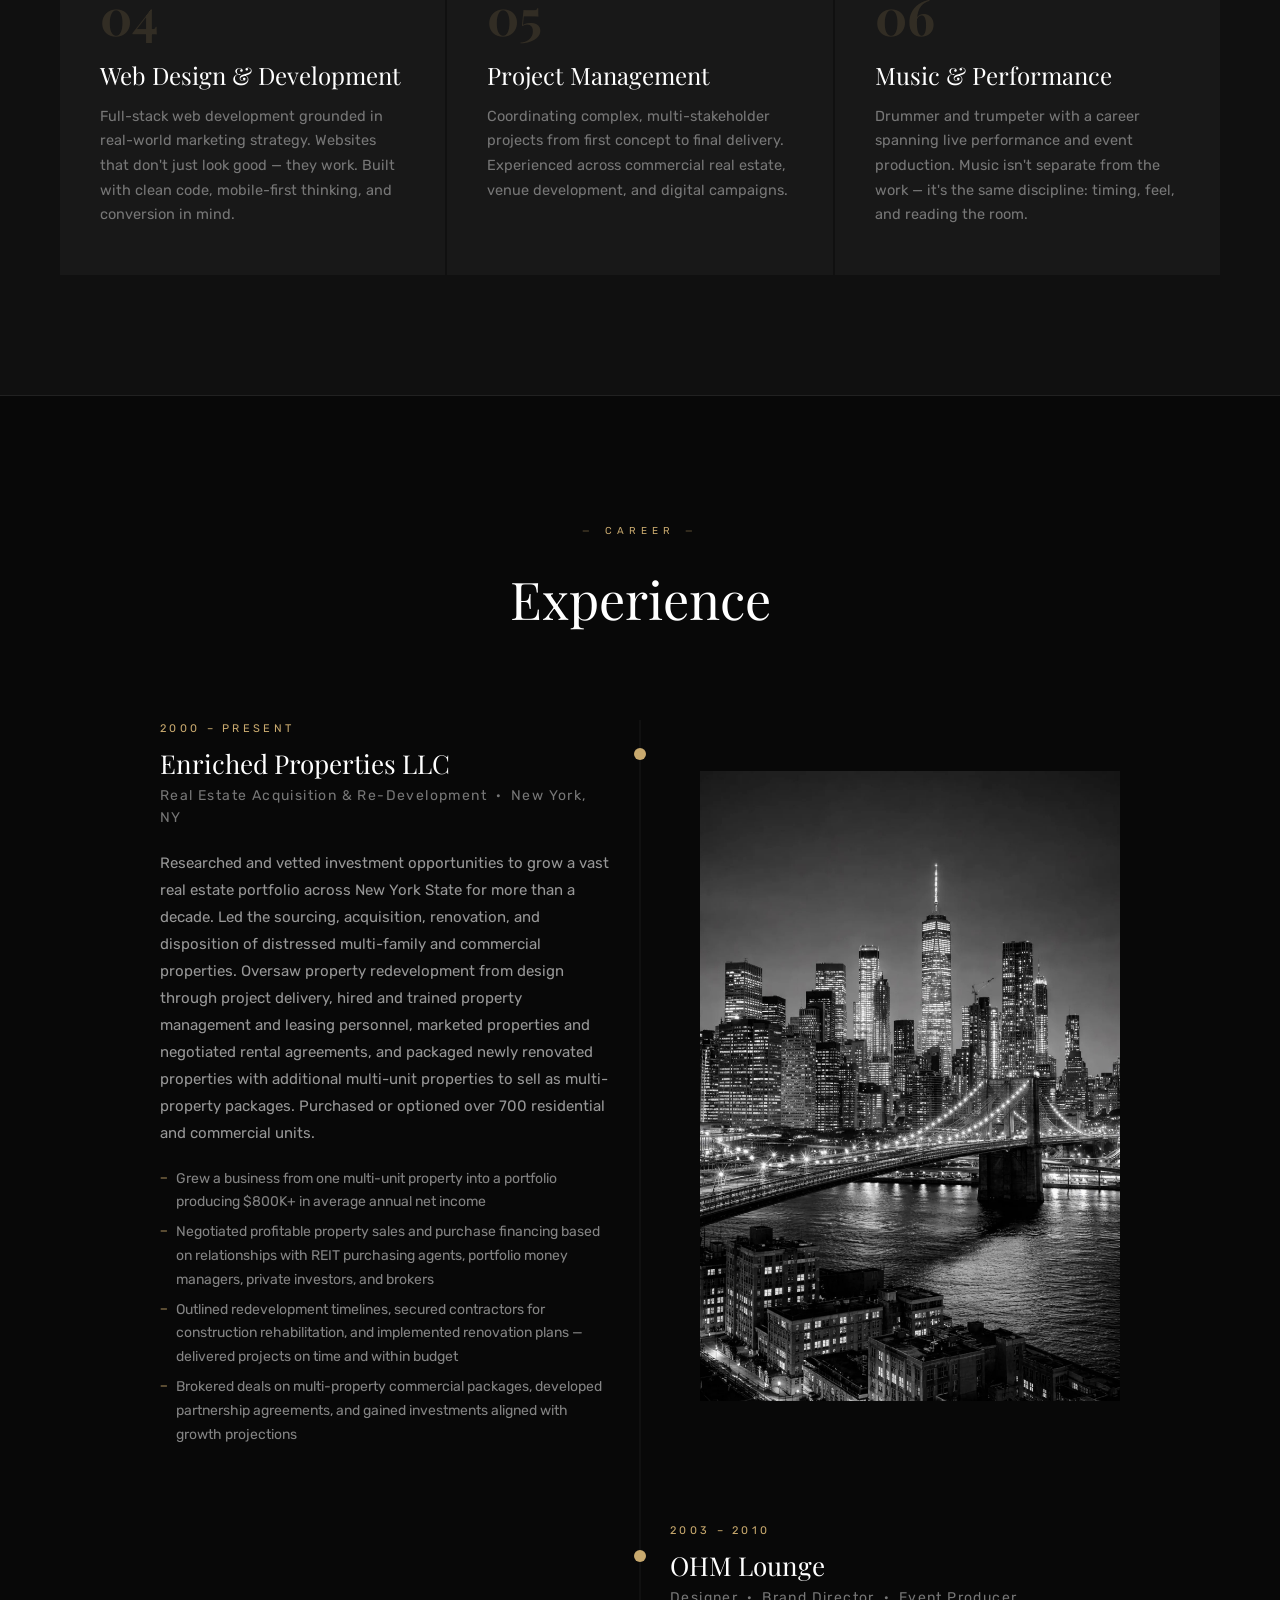
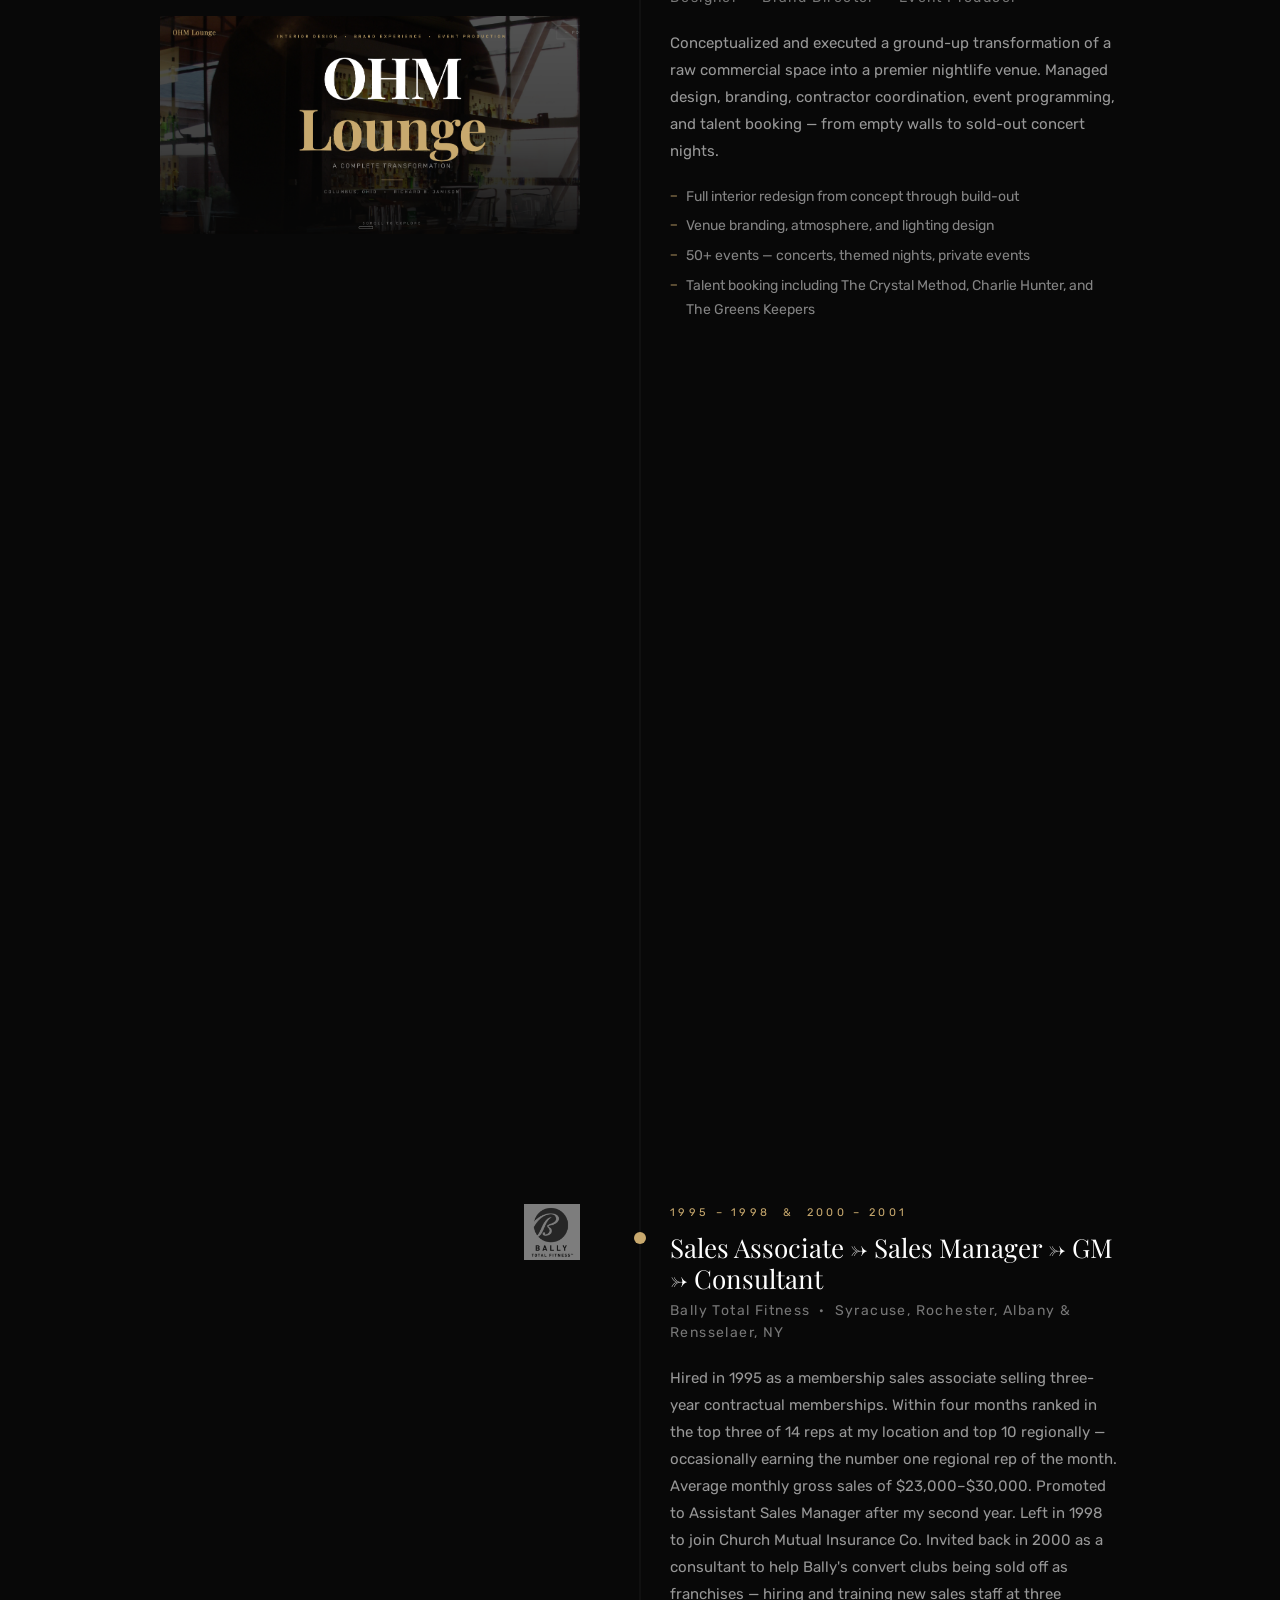
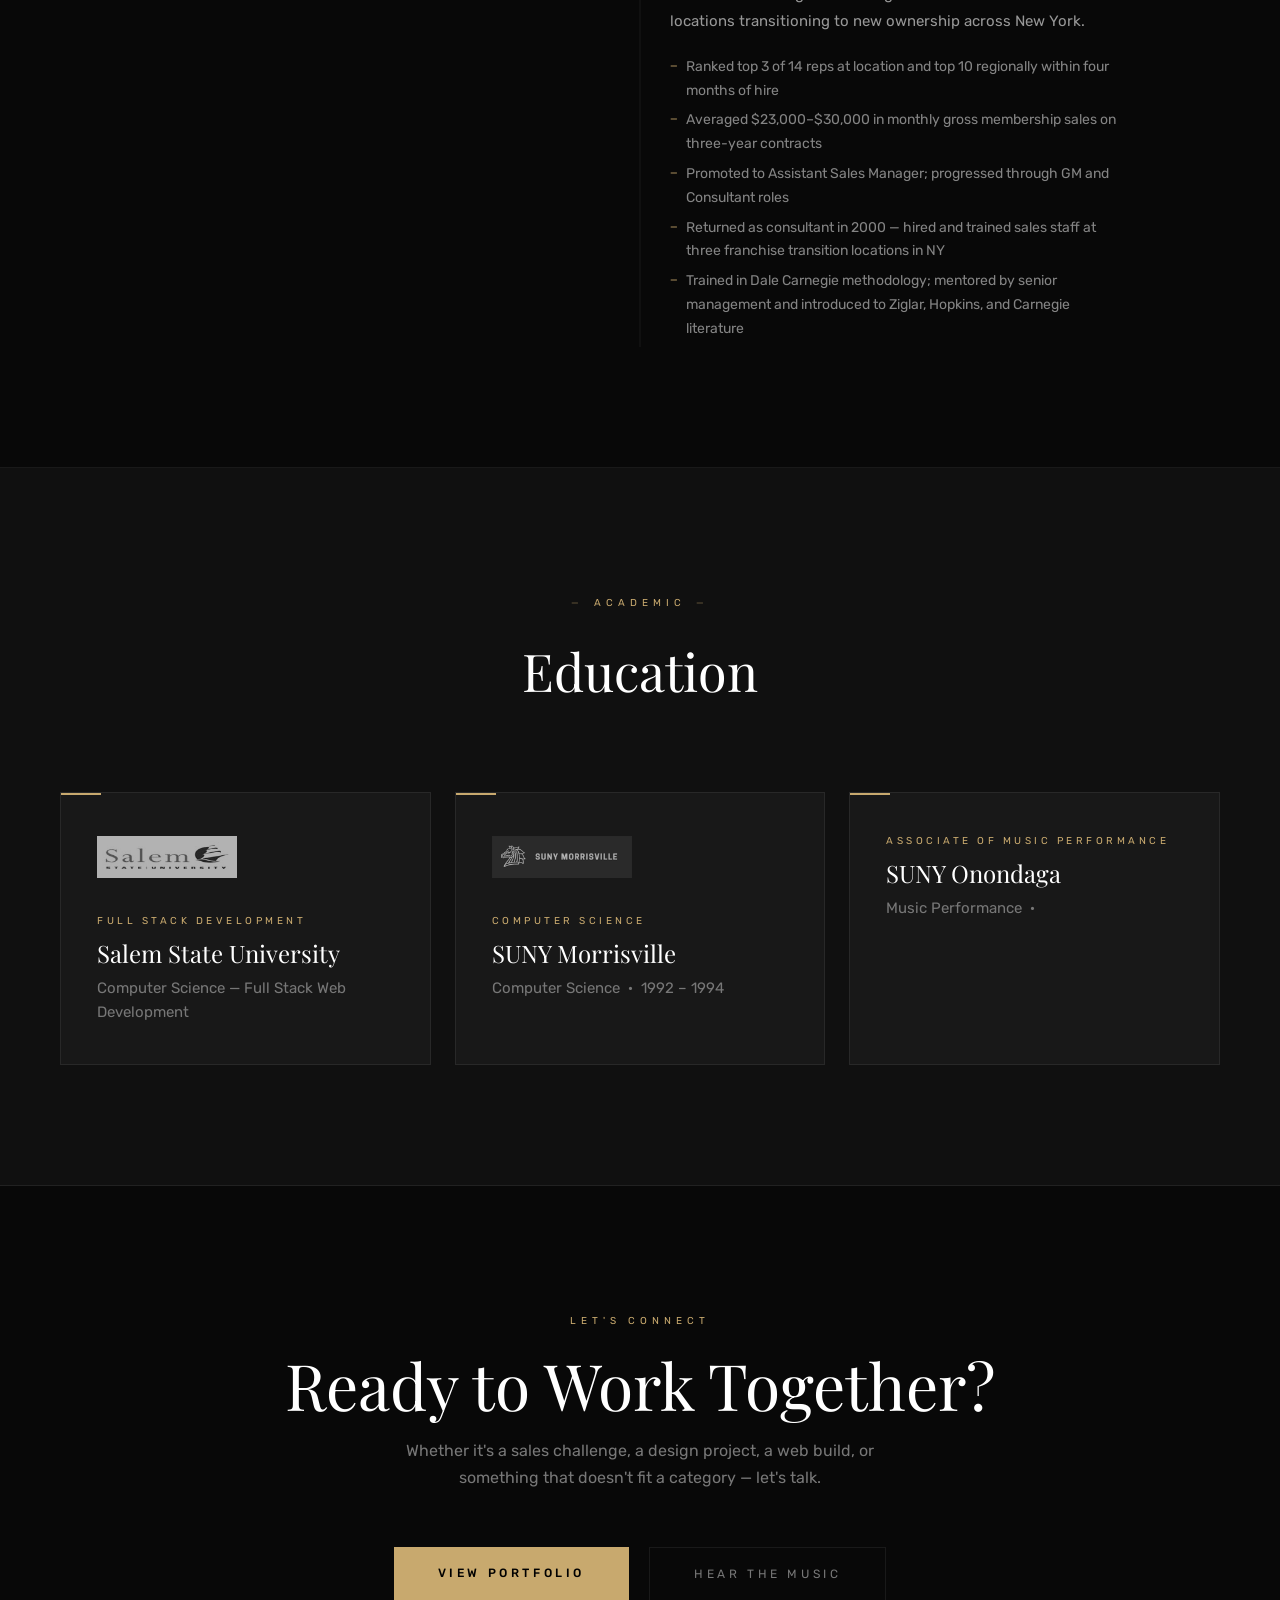
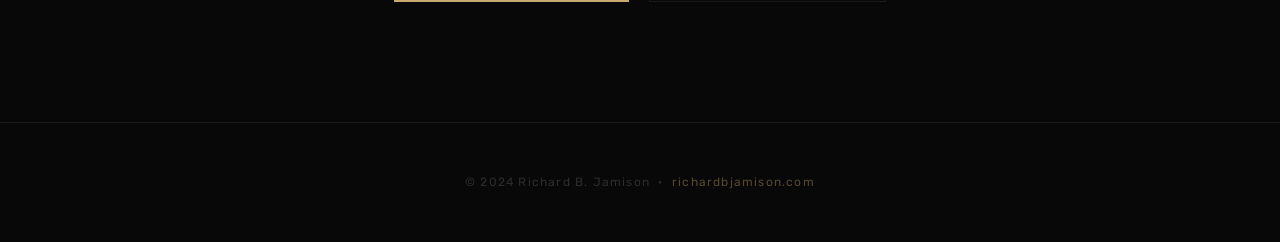
==== commit c134a9d1: "Update site content, layout, and timeline entries - Bio page: remove hero placeholder, nav logo ital" ====
--- a/marketing.html
+++ b/marketing.html
@@ -26,63 +26,31 @@
     </ul>
   </nav>
 
-  <!-- ======== HERO ======== -->
-  <section class="hero">
-    <div class="hero-bg" style="background-image: url('img/bg/banner.jpg');"></div>
-    <div class="hero-overlay"></div>
-    <div class="hero-content">
-      <p class="hero-eyebrow">Biography</p>
-      <h1 class="hero-name">
-        Richard B.
-        <span>Jamison</span>
-      </h1>
-      <div class="hero-role">
-        <span class="role-pill">Sales &amp; Marketing</span>
-        <span class="role-pill">Interior Design</span>
-        <span class="role-pill">Web &amp; SEO</span>
-        <span class="role-pill">Musician</span>
-      </div>
-      <div class="hero-scroll-cue">
-        <span>Read the story</span>
-        <div class="scroll-line"></div>
-      </div>
-    </div>
-  </section>
-
   <!-- ======== STORY ======== -->
   <section class="story" id="about">
     <div class="container">
       <div class="story-grid">
 
         <div class="story-text reveal">
-          <span class="story-label">The Story</span>
-          <h2 class="story-heading">Building a Legacy,<br>One Relationship at a Time</h2>
+          <span class="story-label">From Fitness to Fortune: A Sales Journey</span>
+          <h2 class="story-heading">The Unexpected Beginning</h2>
+
+          <div class="story-quote">
+            <p>"Everyone wants to live on top of the mountain, but all the happiness
+            and growth occurs while you're climbing it."</p>
+            <cite>— Andy Rooney</cite>
+          </div>
 
           <p class="story-body">
-            My career has never followed a single track — and that's by design. From
-            membership sales floors to commercial insurance boardrooms, from
-            transforming a raw space into a premier nightlife venue to building
-            digital experiences from the ground up, every chapter has been driven
-            by the same core belief: the best outcomes happen when people are
-            genuinely invested in each other's success.
-          </p>
-
-          <div class="story-quote">
-            <p>"My personal climb isn't just about reaching the summit — it's about
-            helping others succeed and achieve their goals along the way."</p>
-            <cite>— Richard B. Jamison</cite>
-          </div>
-
-          <p class="story-body">
-            That philosophy has become the driving force behind everything I do.
-            Whether I'm developing a sales strategy, redesigning a commercial
-            space, or consulting on a web presence, I'm always asking the same
-            question: how do we create the most favorable outcome for everyone
-            involved?
+            I've embraced this philosophy wholeheartedly. My personal climb isn't
+            just about reaching the summit; it's about helping others succeed and
+            achieve their goals along the way. This belief has become the driving
+            force behind my professional journey, inspiring me to continually seek
+            ways to uplift and empower those around me.
           </p>
           <p class="story-body">
-            My career is not just about personal achievement — it's about creating
-            a legacy of success that extends far beyond myself.
+            In essence, my career is not just about personal achievement, but about
+            creating a legacy of success that extends far beyond myself.
           </p>
         </div>
 
@@ -155,10 +123,38 @@
 
       <div class="timeline">
 
-        <!-- OHM Lounge -->
+        <!-- Real Estate — position 1 -->
         <div class="timeline-item reveal">
           <div class="timeline-content">
-            <span class="timeline-dates">Interior Design &amp; Brand Experience</span>
+            <span class="timeline-dates">2000 – Present</span>
+            <h3 class="timeline-role">Enriched Properties LLC</h3>
+            <p class="timeline-company">Real Estate Acquisition &amp; Re-Development &nbsp;·&nbsp; New York, NY</p>
+            <p class="timeline-body">
+              Researched and vetted investment opportunities to grow a vast real estate portfolio
+              across New York State for more than a decade. Led the sourcing, acquisition,
+              renovation, and disposition of distressed multi-family and commercial properties.
+              Oversaw property redevelopment from design through project delivery, hired and
+              trained property management and leasing personnel, marketed properties and
+              negotiated rental agreements, and packaged newly renovated properties with
+              additional multi-unit properties to sell as multi-property packages. Purchased
+              or optioned over 700 residential and commercial units.
+            </p>
+            <ul class="timeline-bullets">
+              <li>Grew a business from one multi-unit property into a portfolio producing $800K+ in average annual net income</li>
+              <li>Negotiated profitable property sales and purchase financing based on relationships with REIT purchasing agents, portfolio money managers, private investors, and brokers</li>
+              <li>Outlined redevelopment timelines, secured contractors for construction rehabilitation, and implemented renovation plans — delivered projects on time and within budget</li>
+              <li>Brokered deals on multi-property commercial packages, developed partnership agreements, and gained investments aligned with growth projections</li>
+            </ul>
+          </div>
+          <div class="timeline-visual" style="align-self: stretch; display: flex; align-items: center; justify-content: center;">
+            <img src="img/enriched-properties-preview.jpg" alt="Enriched Properties LLC" class="company-logo" style="max-width: none; max-height: none; width: 100%; height: auto; object-fit: cover; display: block; filter: none; opacity: 1;">
+          </div>
+        </div>
+
+        <!-- OHM Lounge — position 2 -->
+        <div class="timeline-item reveal">
+          <div class="timeline-content">
+            <span class="timeline-dates">2003 – 2010</span>
             <h3 class="timeline-role">OHM Lounge</h3>
             <p class="timeline-company">Designer &nbsp;·&nbsp; Brand Director &nbsp;·&nbsp; Event Producer</p>
             <p class="timeline-body">
@@ -174,75 +170,67 @@
               <li>Talent booking including The Crystal Method, Charlie Hunter, and The Greens Keepers</li>
             </ul>
           </div>
-          <div class="timeline-visual">
-            <img src="img/rbj-img/OHM After 000.jpg" alt="OHM Lounge" class="company-logo" style="max-height: 9rem; max-width: 22rem; object-fit: cover; filter: grayscale(30%) brightness(0.8);">
-          </div>
-        </div>
-
-        <!-- Church Mutual -->
+          <div class="timeline-visual" style="align-self: stretch; display: flex; align-items: center; justify-content: center;">
+            <img src="img/ohm-preview.png" alt="OHM Lounge" class="company-logo" style="max-width: none; max-height: none; width: 100%; height: auto; object-fit: cover; display: block; filter: none; opacity: 1;">
+          </div>
+        </div>
+
+        <!-- Church Mutual — position 3 -->
         <div class="timeline-item reveal">
           <div class="timeline-content">
             <span class="timeline-dates">1998 – 2001</span>
             <h3 class="timeline-role">Commercial Agent</h3>
             <p class="timeline-company">Church Mutual Insurance Co. &nbsp;·&nbsp; New York, NY</p>
             <p class="timeline-body">
-              AM Best A-rated premier provider of insurance services to the religious sector.
-              Built and managed a commercial territory across New York, developing relationships
-              with churches, synagogues, and religious institutions of all sizes.
+              AM Best A-rated premier provider of insurance services to the religious
+              non-profit marketplace. Hired to manage a previously unmanaged territory
+              covering the New York City boroughs and the east side of the Hudson River,
+              extending to the Vermont border. Sold Property, Liability, Workers Compensation,
+              Auto, and Directors &amp; Officers coverage to churches, temples, yeshivas, and
+              Denominational Headquarters. Added over $1.2 million in new policy premiums
+              while maintaining an average 96% retention rate across an entire book of business.
+              Twice awarded the President's Circle Award for performance.
             </p>
             <ul class="timeline-bullets">
-              <li>Prospected every church, yeshiva, and temple in assigned territory</li>
-              <li>Prepared comprehensive commercial insurance quotes — Property, Liability, D&O</li>
-              <li>Met with boards of trustees, Rabbis, and Prevostes to propose coverage</li>
-              <li>Maintained full client relationships through annual renewals</li>
+              <li>Introduced myself to every church, yeshiva, temple, and religious denominational headquarters in the territory to establish relationships from the ground up</li>
+              <li>Arranged property inspections through calls, emails, and personal meetings — providing loss prevention recommendations and policy cost estimates</li>
+              <li>Prepared comprehensive commercial insurance quotes covering Property, Liability, Auto, Workers Compensation, and Directors &amp; Officers coverages</li>
+              <li>Met with boards of trustees, Rabbis, and Prevostes to propose Church Mutual's coverage over existing providers</li>
+              <li>Personally visited every client before annual renewal to review policies and maintain retention</li>
             </ul>
           </div>
-          <div class="timeline-visual">
-            <img src="img/exprience/Church Mutual .jpg" alt="Church Mutual Insurance" class="company-logo">
-          </div>
-        </div>
-
-        <!-- Bally Total Fitness -->
+          <div class="timeline-visual" style="align-self: stretch; display: flex; align-items: center; justify-content: center;">
+            <img src="img/church-mutual-preview.jpg" alt="Church Mutual Insurance" class="company-logo" style="max-width: none; max-height: none; width: 100%; height: auto; object-fit: cover; display: block; filter: none; opacity: 1;">
+          </div>
+        </div>
+
+        <!-- Bally Total Fitness — position 4 -->
         <div class="timeline-item reveal">
           <div class="timeline-content">
-            <span class="timeline-dates">1995 – 1998</span>
-            <h3 class="timeline-role">Sales Associate → Sales Manager → GM</h3>
+            <span class="timeline-dates">1995 – 1998 &nbsp;&amp;&nbsp; 2000 – 2001</span>
+            <h3 class="timeline-role">Sales Associate → Sales Manager → GM → Consultant</h3>
             <p class="timeline-company">Bally Total Fitness &nbsp;·&nbsp; Syracuse, Rochester, Albany &amp; Rensselaer, NY</p>
             <p class="timeline-body">
-              Hired as a membership sales associate and promoted rapidly through the organization.
-              Completed intensive Dale Carnegie-based sales training, developed a top-performing
-              book of business, and stepped into management within four months.
+              Hired in 1995 as a membership sales associate selling three-year contractual
+              memberships. Within four months ranked in the top three of 14 reps at my location
+              and top 10 regionally — occasionally earning the number one regional rep of the
+              month. Average monthly gross sales of $23,000–$30,000. Promoted to Assistant Sales
+              Manager after my second year. Left in 1998 to join Church Mutual Insurance Co.
+              Invited back in 2000 as a consultant to help Bally's convert clubs being sold off
+              as franchises — hiring and training new sales staff at three locations transitioning
+              to new ownership across New York.
             </p>
             <ul class="timeline-bullets">
-              <li>Promoted to Sales Manager within four months of hire</li>
-              <li>Trained in Dale Carnegie sales methodology — three-year contractual memberships</li>
-              <li>Mentored by senior management; introduced to Ziglar, Hopkins, and Carnegie literature</li>
-              <li>Progressed from Sales Associate through General Manager and Consultant roles</li>
+              <li>Ranked top 3 of 14 reps at location and top 10 regionally within four months of hire</li>
+              <li>Averaged $23,000–$30,000 in monthly gross membership sales on three-year contracts</li>
+              <li>Promoted to Assistant Sales Manager; progressed through GM and Consultant roles</li>
+              <li>Returned as consultant in 2000 — hired and trained sales staff at three franchise transition locations in NY</li>
+              <li>Trained in Dale Carnegie methodology; mentored by senior management and introduced to Ziglar, Hopkins, and Carnegie literature</li>
             </ul>
           </div>
           <div class="timeline-visual">
             <img src="img/exprience/Bally fitness .gif" alt="Bally Total Fitness" class="company-logo">
           </div>
-        </div>
-
-        <!-- Real Estate -->
-        <div class="timeline-item reveal">
-          <div class="timeline-content">
-            <span class="timeline-dates">Commercial Real Estate</span>
-            <h3 class="timeline-role">Property Development &amp; Investment</h3>
-            <p class="timeline-company">Independent &nbsp;·&nbsp; Multi-Market</p>
-            <p class="timeline-body">
-              Built and managed a commercial real estate portfolio, handling acquisition,
-              redevelopment, financing, and disposition across multiple properties.
-            </p>
-            <ul class="timeline-bullets">
-              <li>Grew portfolio from one multi-unit property to a diversified holding</li>
-              <li>Negotiated profitable sales and purchase financing</li>
-              <li>Outlined redevelopment timelines, secured contractors for capital improvements</li>
-              <li>Brokered multi-property commercial package deals</li>
-            </ul>
-          </div>
-          <div class="timeline-visual"></div>
         </div>
 
       </div>
@@ -273,9 +261,9 @@
         </div>
 
         <div class="edu-card reveal reveal-delay-2">
-          <span class="edu-degree" style="margin-top: 0.8rem;">Bachelor of Arts</span>
-          <h3 class="edu-school" style="margin-top: 0.8rem;">Cincinnati Christian University</h3>
-          <p class="edu-field">Bachelor of Arts &nbsp;·&nbsp; 1999 – 2003</p>
+          <span class="edu-degree">Associate of Music Performance</span>
+          <h3 class="edu-school">SUNY Onondaga</h3>
+          <p class="edu-field">Music Performance &nbsp;·&nbsp; </p>
         </div>
 
       </div>
--- a/css/bio.css
+++ b/css/bio.css
@@ -53,9 +53,11 @@
 }
 .nav-logo {
   font-family: 'Playfair Display', serif;
-  font-size: 1.8rem;
-  color: var(--gold);
-  letter-spacing: 0.05em;
+  font-style: italic;
+  font-size: 2.4rem;
+  color: var(--gold-light);
+  letter-spacing: 0.04em;
+  text-shadow: 0 0 28px rgba(226, 201, 138, 0.35);
 }
 .nav-links {
   display: flex;
@@ -193,7 +195,7 @@
 
 /* ============ STORY ============ */
 .story {
-  padding: 12rem 0;
+  padding: 15rem 0 12rem;
   border-bottom: 1px solid var(--border);
   position: relative;
   overflow: hidden;
@@ -227,13 +229,13 @@
 }
 .story-heading {
   font-family: 'Playfair Display', serif;
-  font-size: 5rem;
+  font-size: 4.4rem;
   font-weight: 400;
   line-height: 1.1;
   margin-bottom: 3.6rem;
 }
 .story-body {
-  font-size: 1.75rem;
+  font-size: 1.95rem;
   line-height: 1.9;
   color: rgba(255,255,255,0.65);
   margin-bottom: 2.2rem;
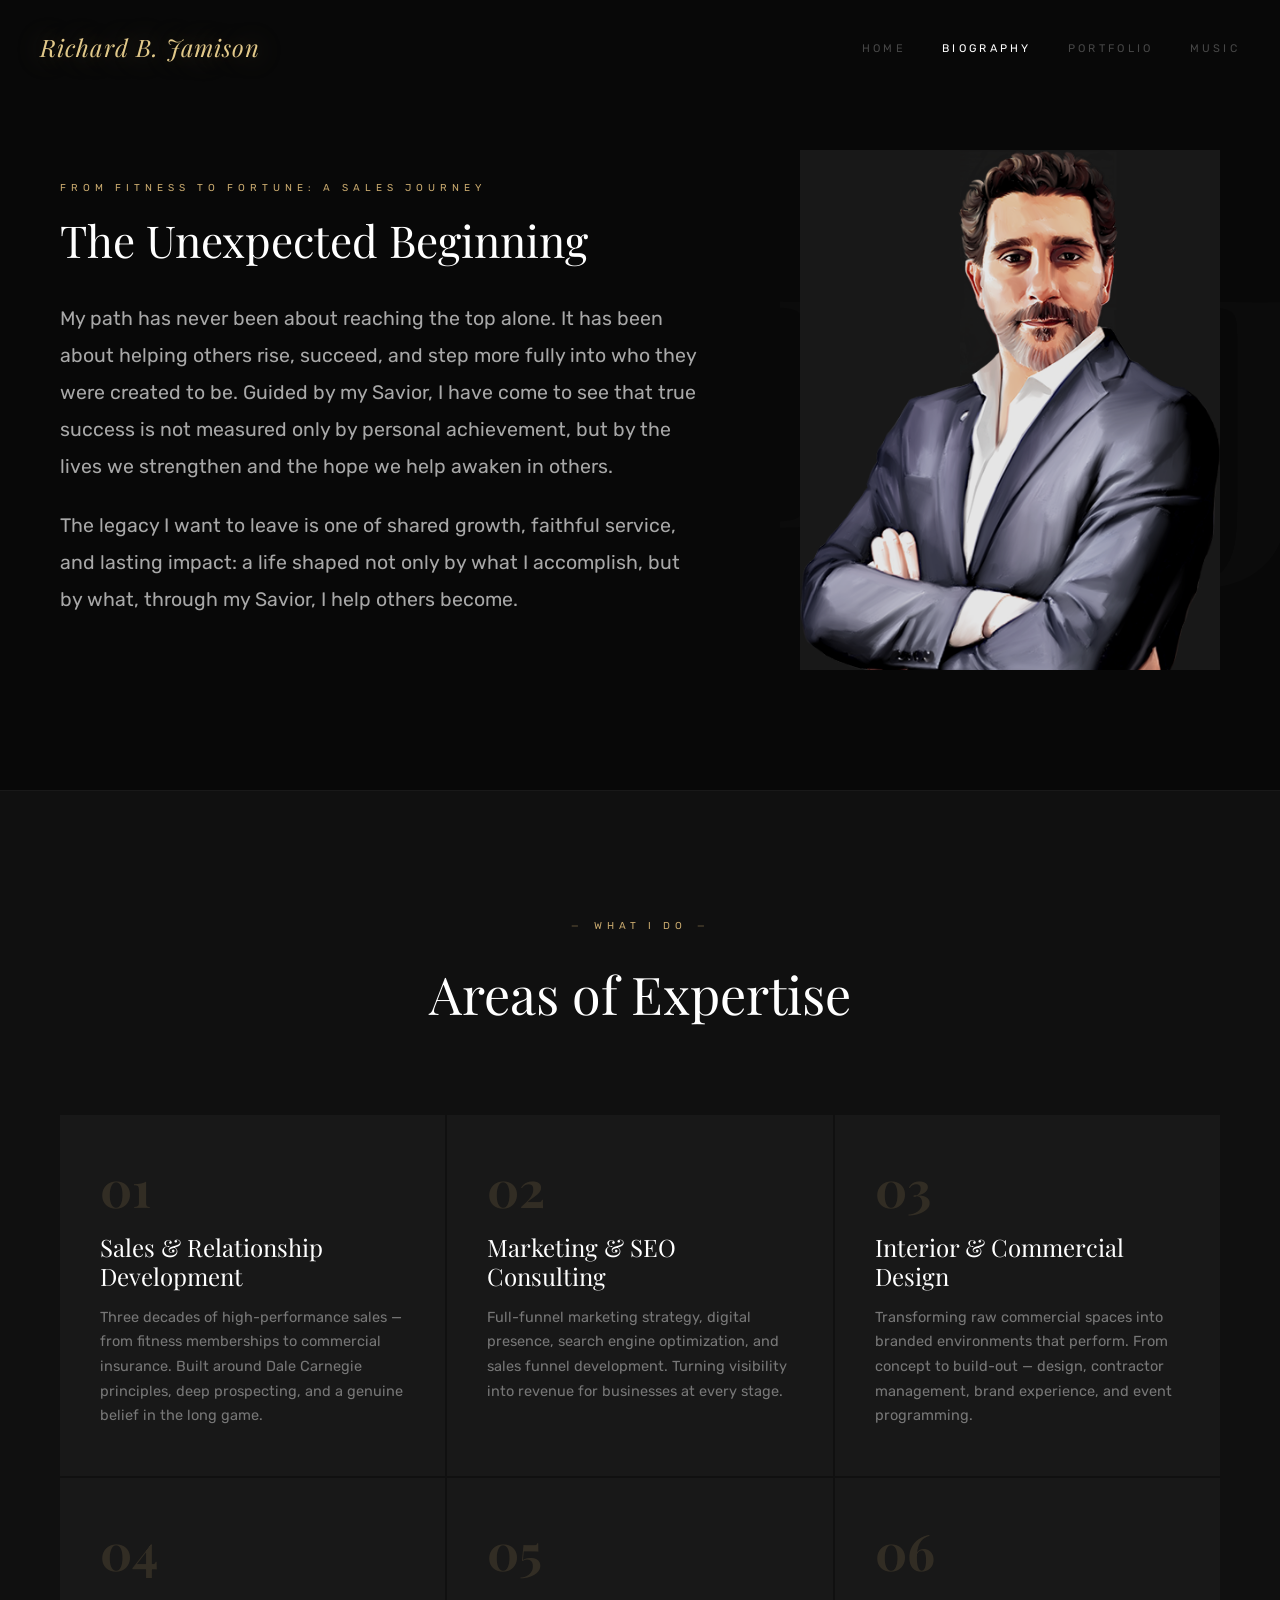
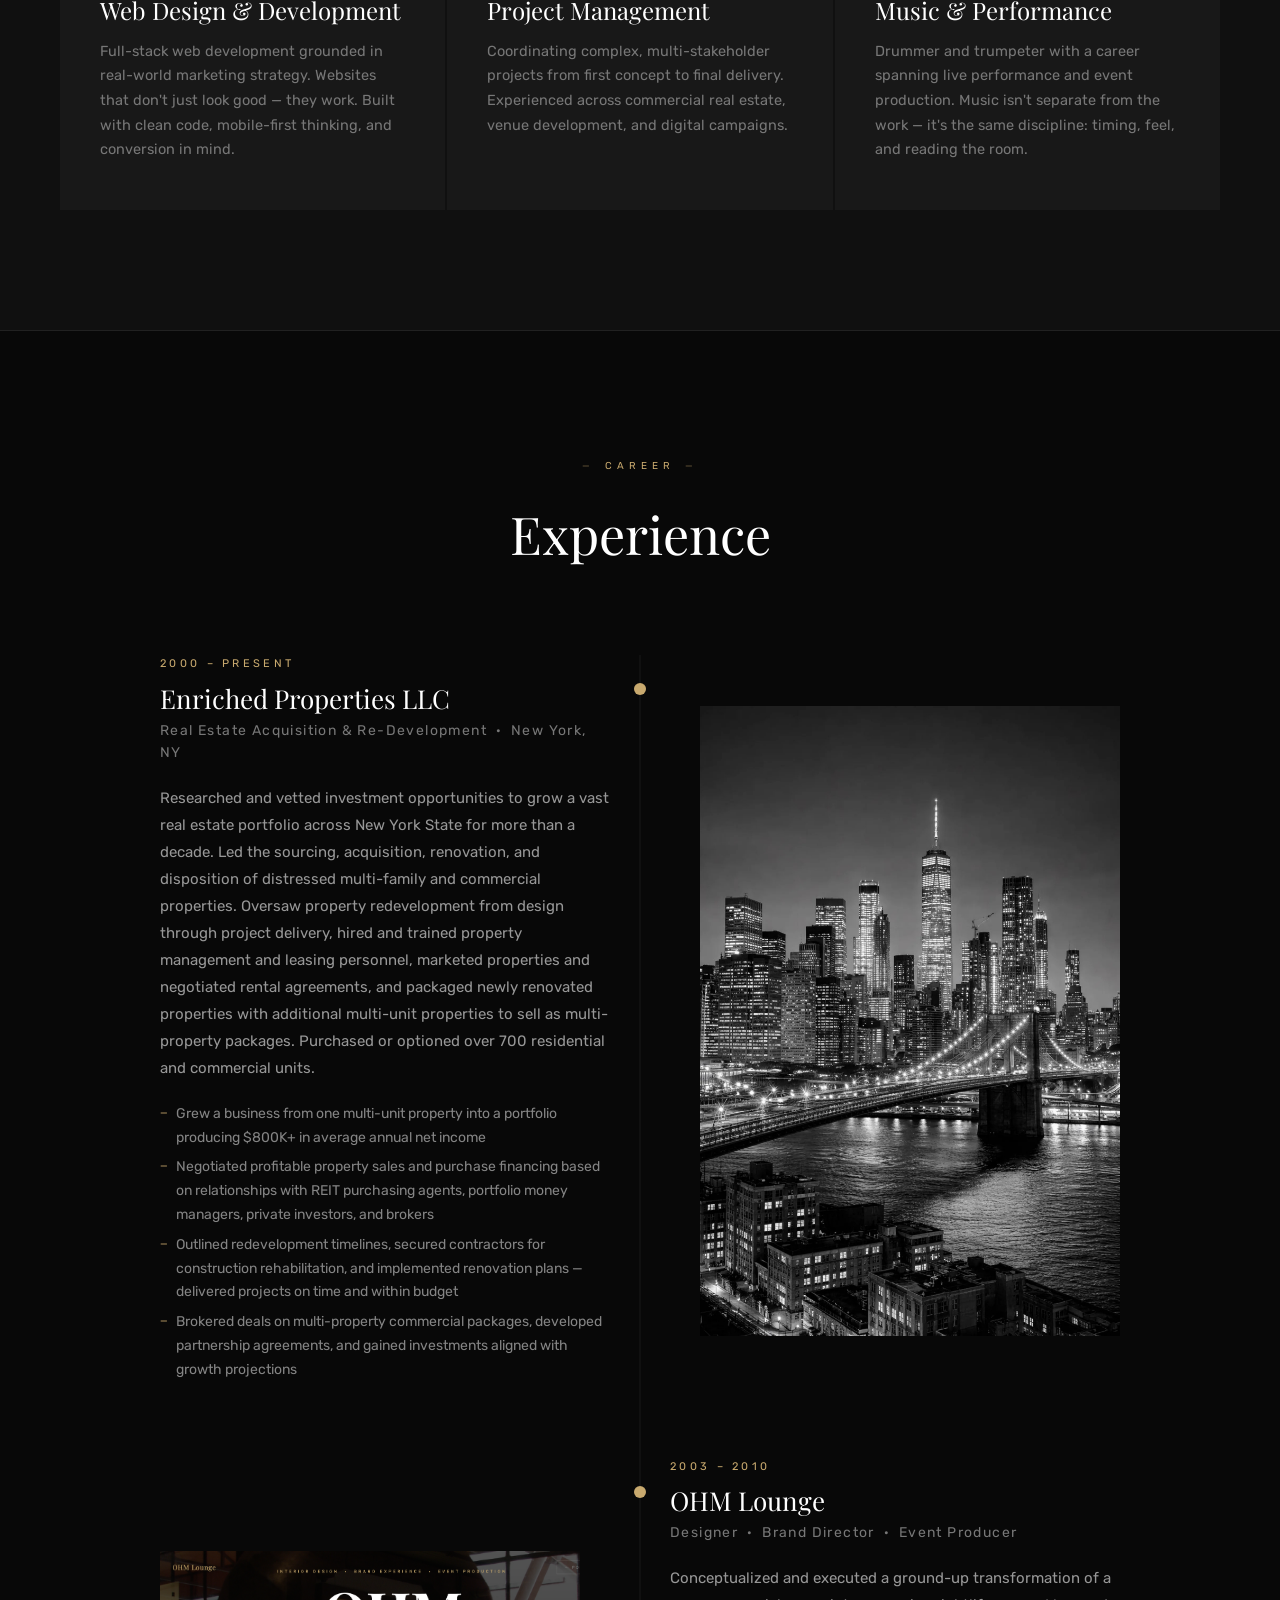
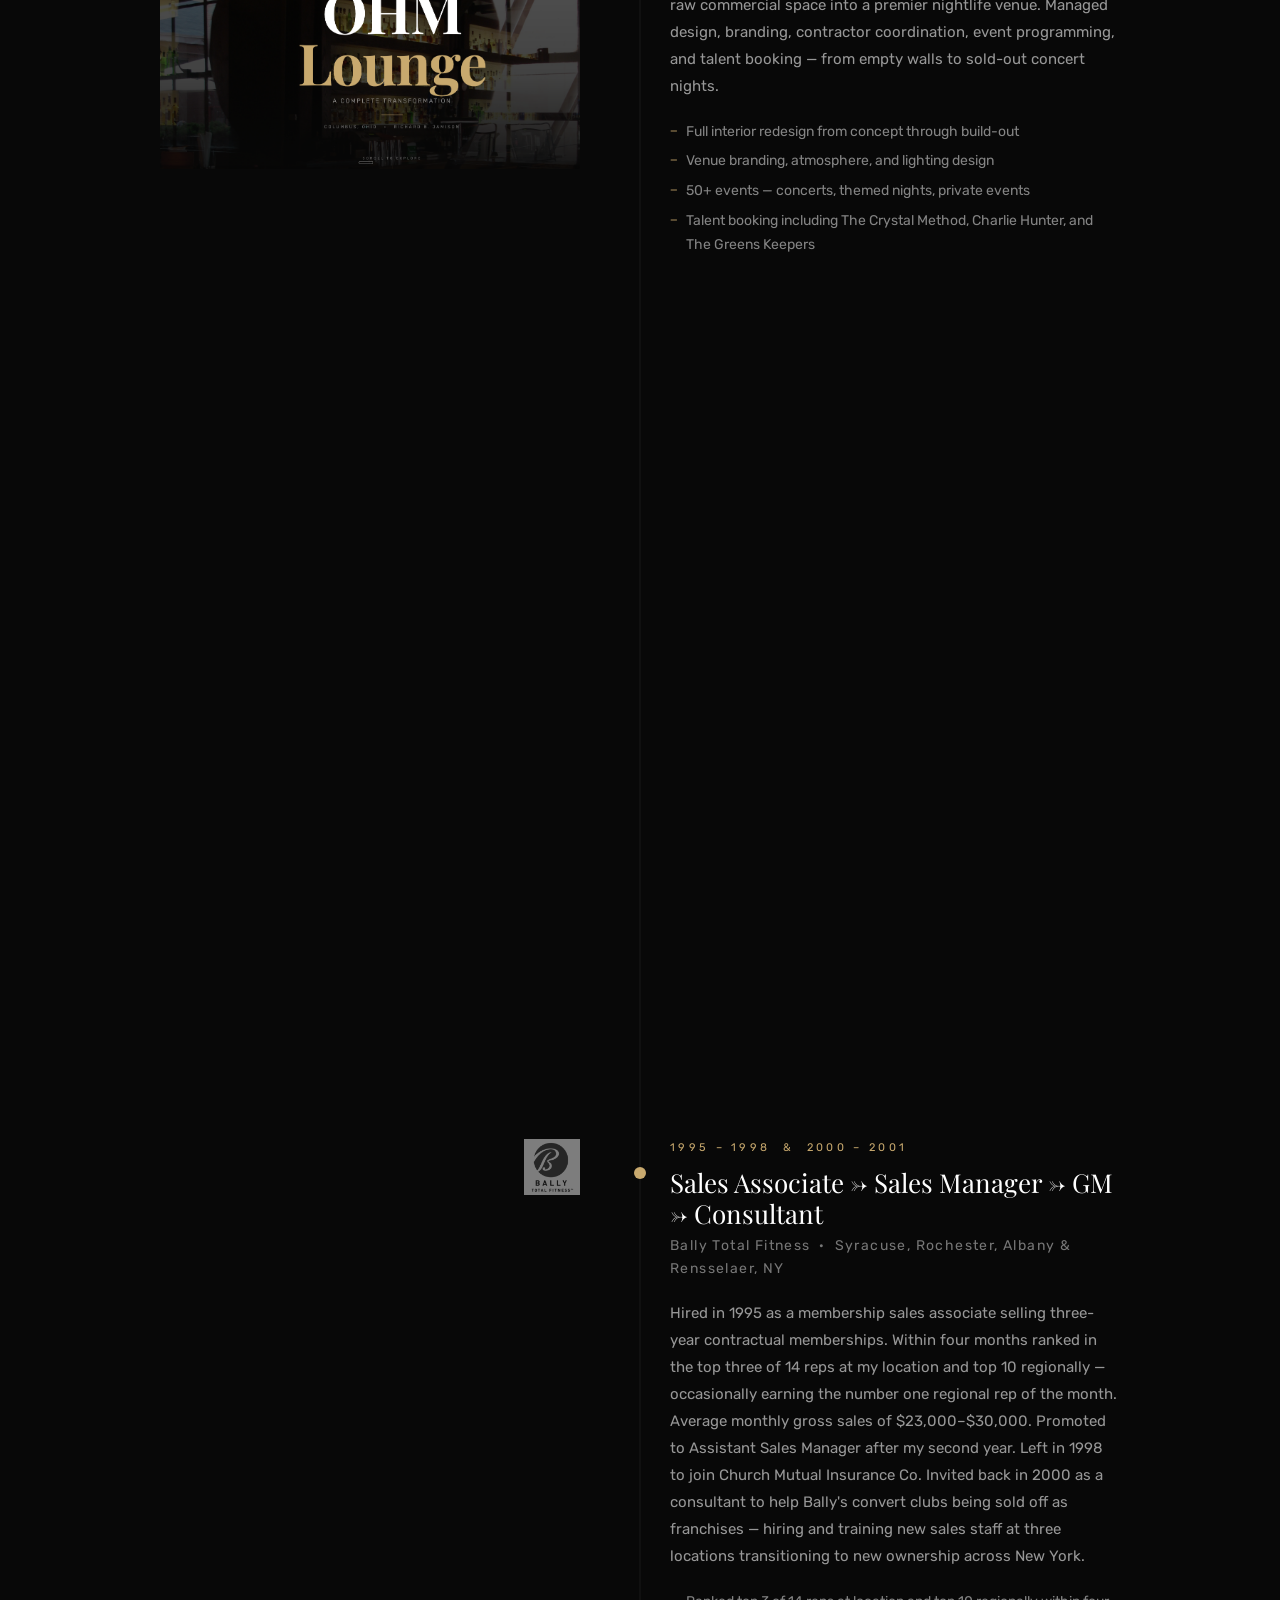
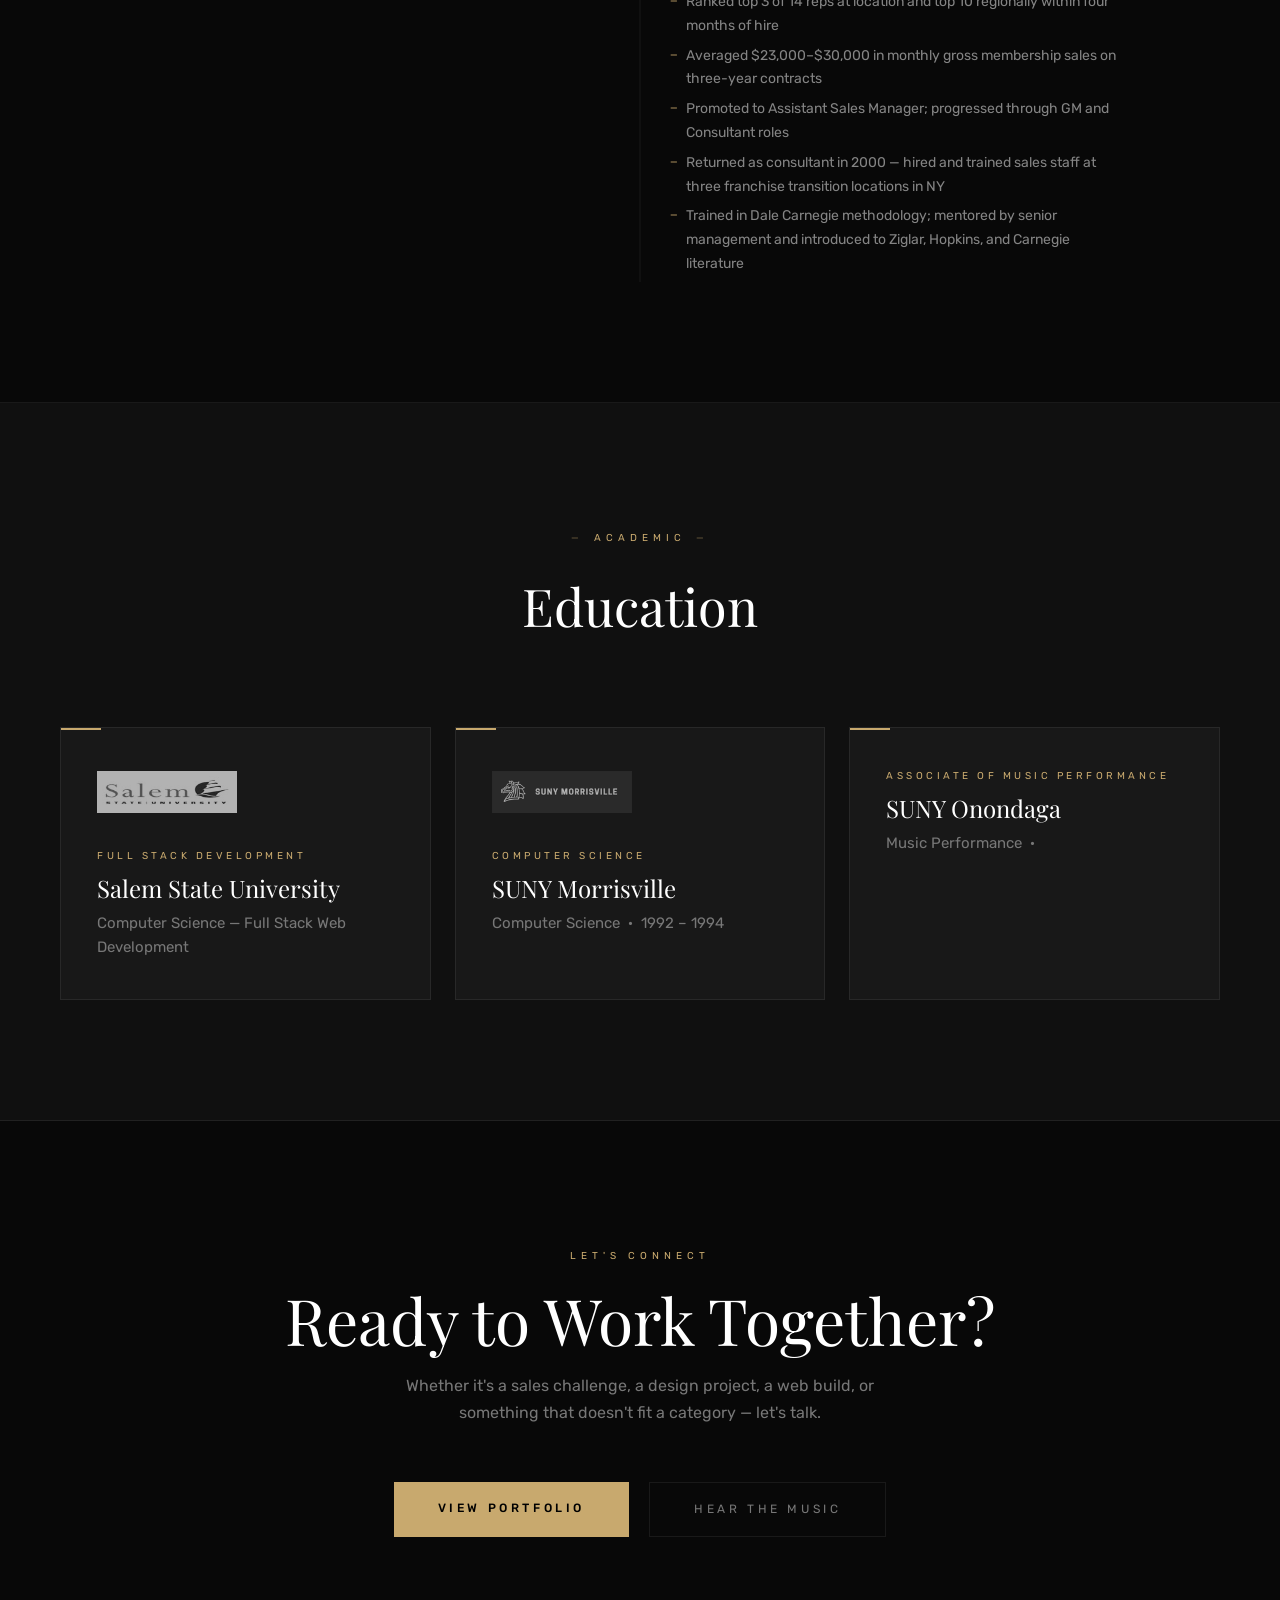
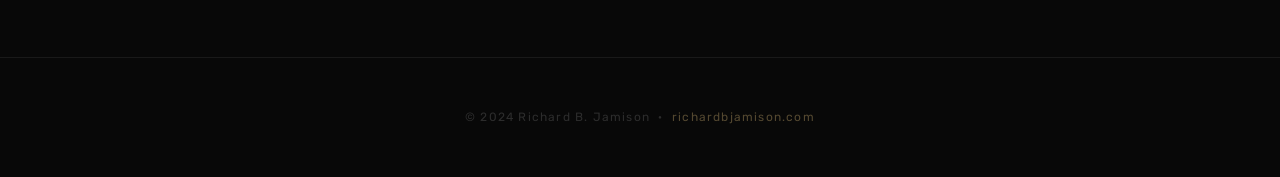
==== commit 64fc7ad6: "Update biography intro with faith-centered legacy message" ====
--- a/marketing.html
+++ b/marketing.html
@@ -11,6 +11,14 @@
   <link rel="preconnect" href="https://fonts.gstatic.com" crossorigin>
   <link href="https://fonts.googleapis.com/css2?family=Playfair+Display:ital,wght@0,400;0,700;1,400&family=Rubik:wght@300;400;500&display=swap" rel="stylesheet">
   <link rel="stylesheet" href="css/bio.css">
+    <!-- Google tag (gtag.js) - GA4 -->
+    <script async src="https://www.googletagmanager.com/gtag/js?id=G-7748LM48YW"></script>
+    <script>
+          window.dataLayer = window.dataLayer || [];
+          function gtag(){dataLayer.push(arguments);}
+          gtag('js', new Date());
+          gtag('config', 'G-7748LM48YW');
+    </script>
   <link rel="icon" href="img/ico/favicon.ico">
 </head>
 <body>
@@ -35,22 +43,17 @@
           <span class="story-label">From Fitness to Fortune: A Sales Journey</span>
           <h2 class="story-heading">The Unexpected Beginning</h2>
 
-          <div class="story-quote">
-            <p>"Everyone wants to live on top of the mountain, but all the happiness
-            and growth occurs while you're climbing it."</p>
-            <cite>— Andy Rooney</cite>
-          </div>
-
           <p class="story-body">
-            I've embraced this philosophy wholeheartedly. My personal climb isn't
-            just about reaching the summit; it's about helping others succeed and
-            achieve their goals along the way. This belief has become the driving
-            force behind my professional journey, inspiring me to continually seek
-            ways to uplift and empower those around me.
+            My path has never been about reaching the top alone. It has been about
+            helping others rise, succeed, and step more fully into who they were
+            created to be. Guided by my Savior, I have come to see that true success
+            is not measured only by personal achievement, but by the lives we
+            strengthen and the hope we help awaken in others.
           </p>
           <p class="story-body">
-            In essence, my career is not just about personal achievement, but about
-            creating a legacy of success that extends far beyond myself.
+            The legacy I want to leave is one of shared growth, faithful service, and
+            lasting impact: a life shaped not only by what I accomplish, but by what,
+            through my Savior, I help others become.
           </p>
         </div>
 
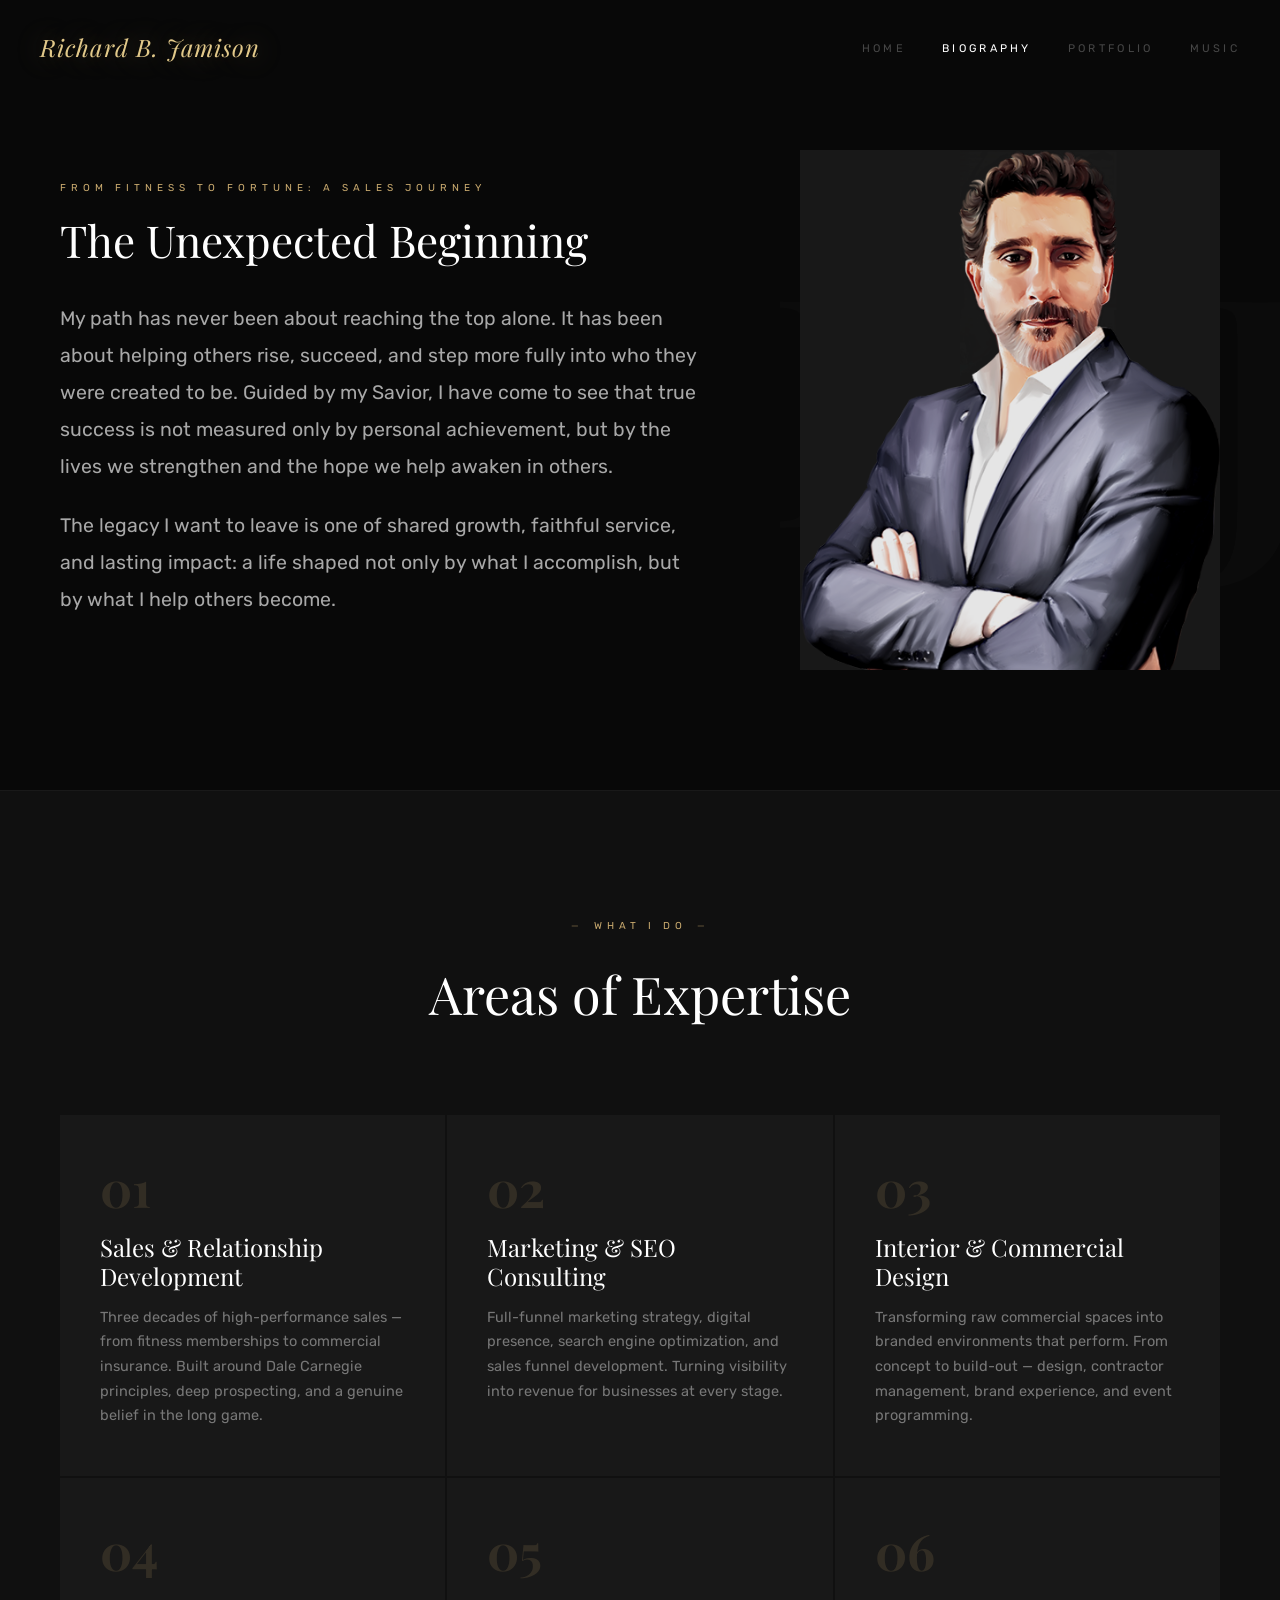
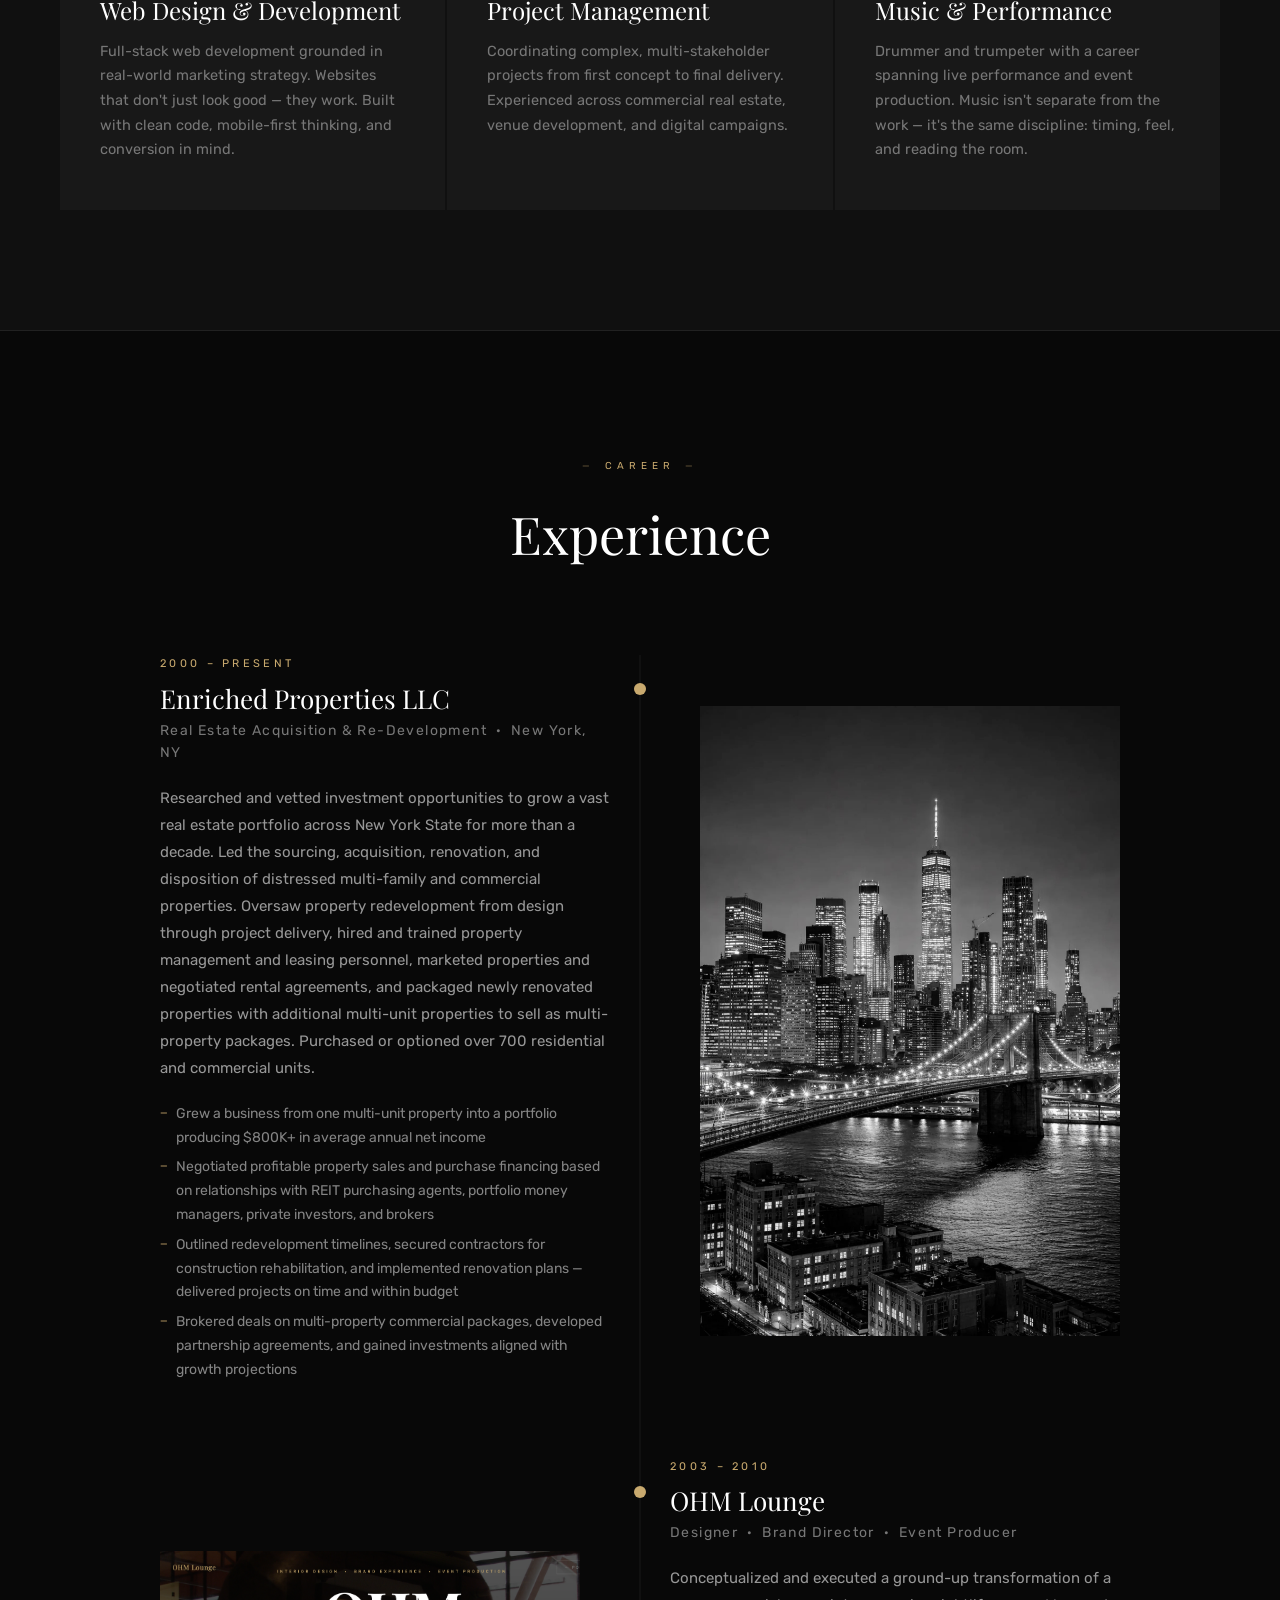
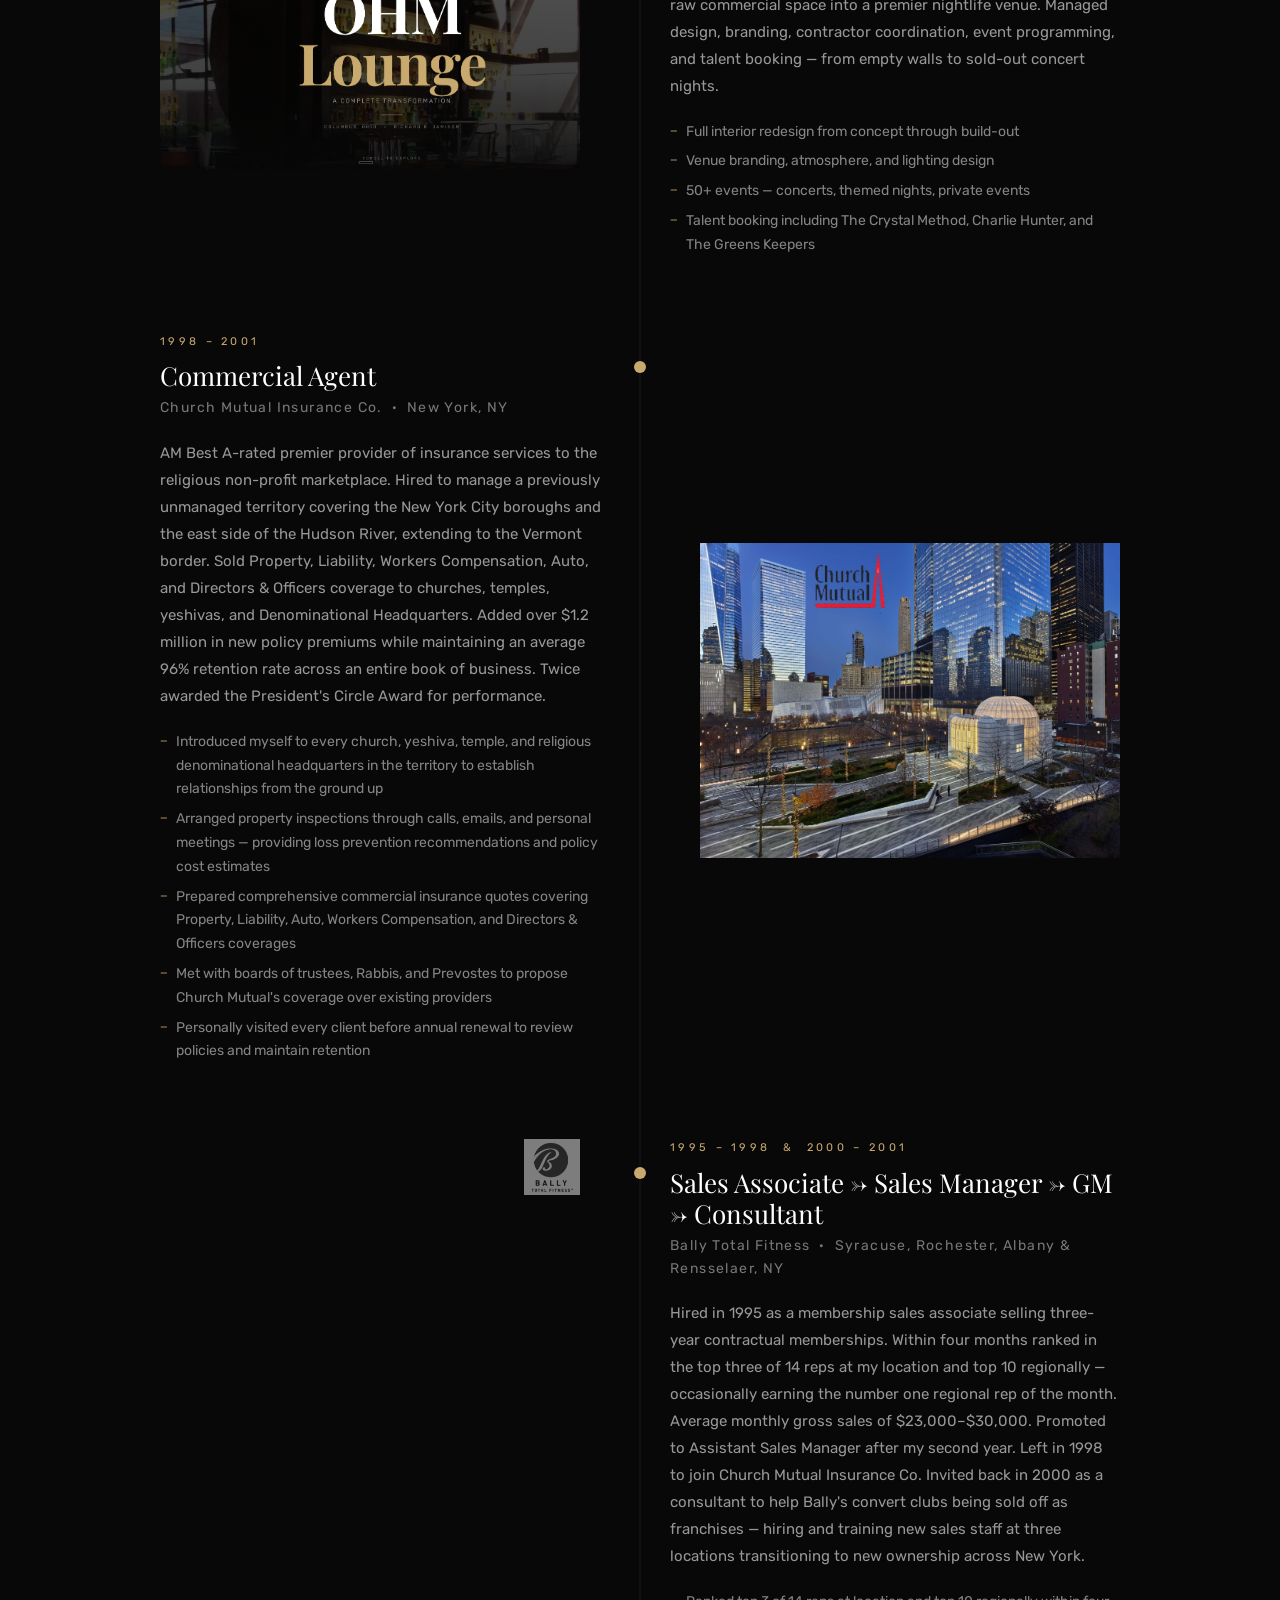
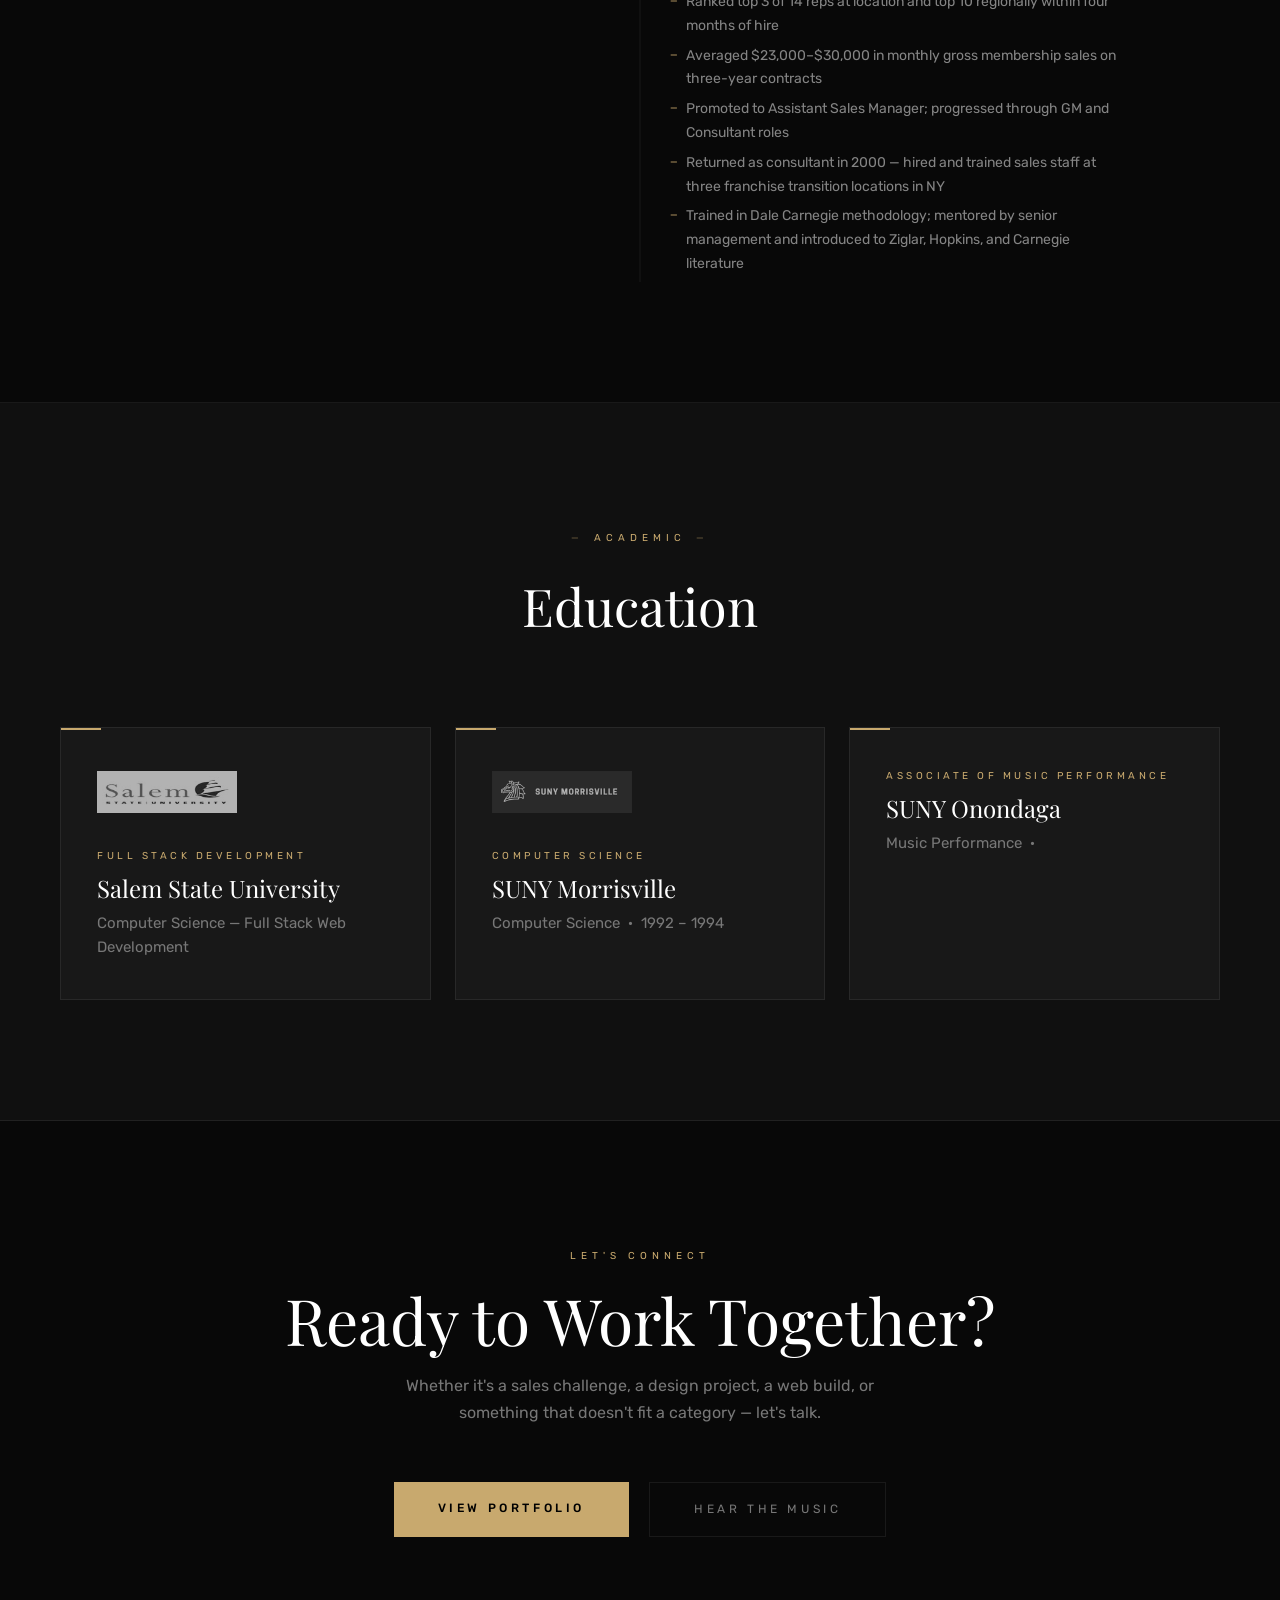
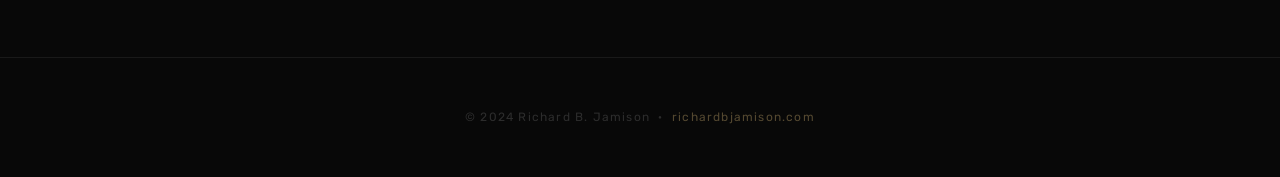
==== commit 47828804: "Trim repeated Savior phrasing in bio" ====
--- a/marketing.html
+++ b/marketing.html
@@ -52,8 +52,8 @@
           </p>
           <p class="story-body">
             The legacy I want to leave is one of shared growth, faithful service, and
-            lasting impact: a life shaped not only by what I accomplish, but by what,
-            through my Savior, I help others become.
+            lasting impact: a life shaped not only by what I accomplish, but by what
+            I help others become.
           </p>
         </div>
 
